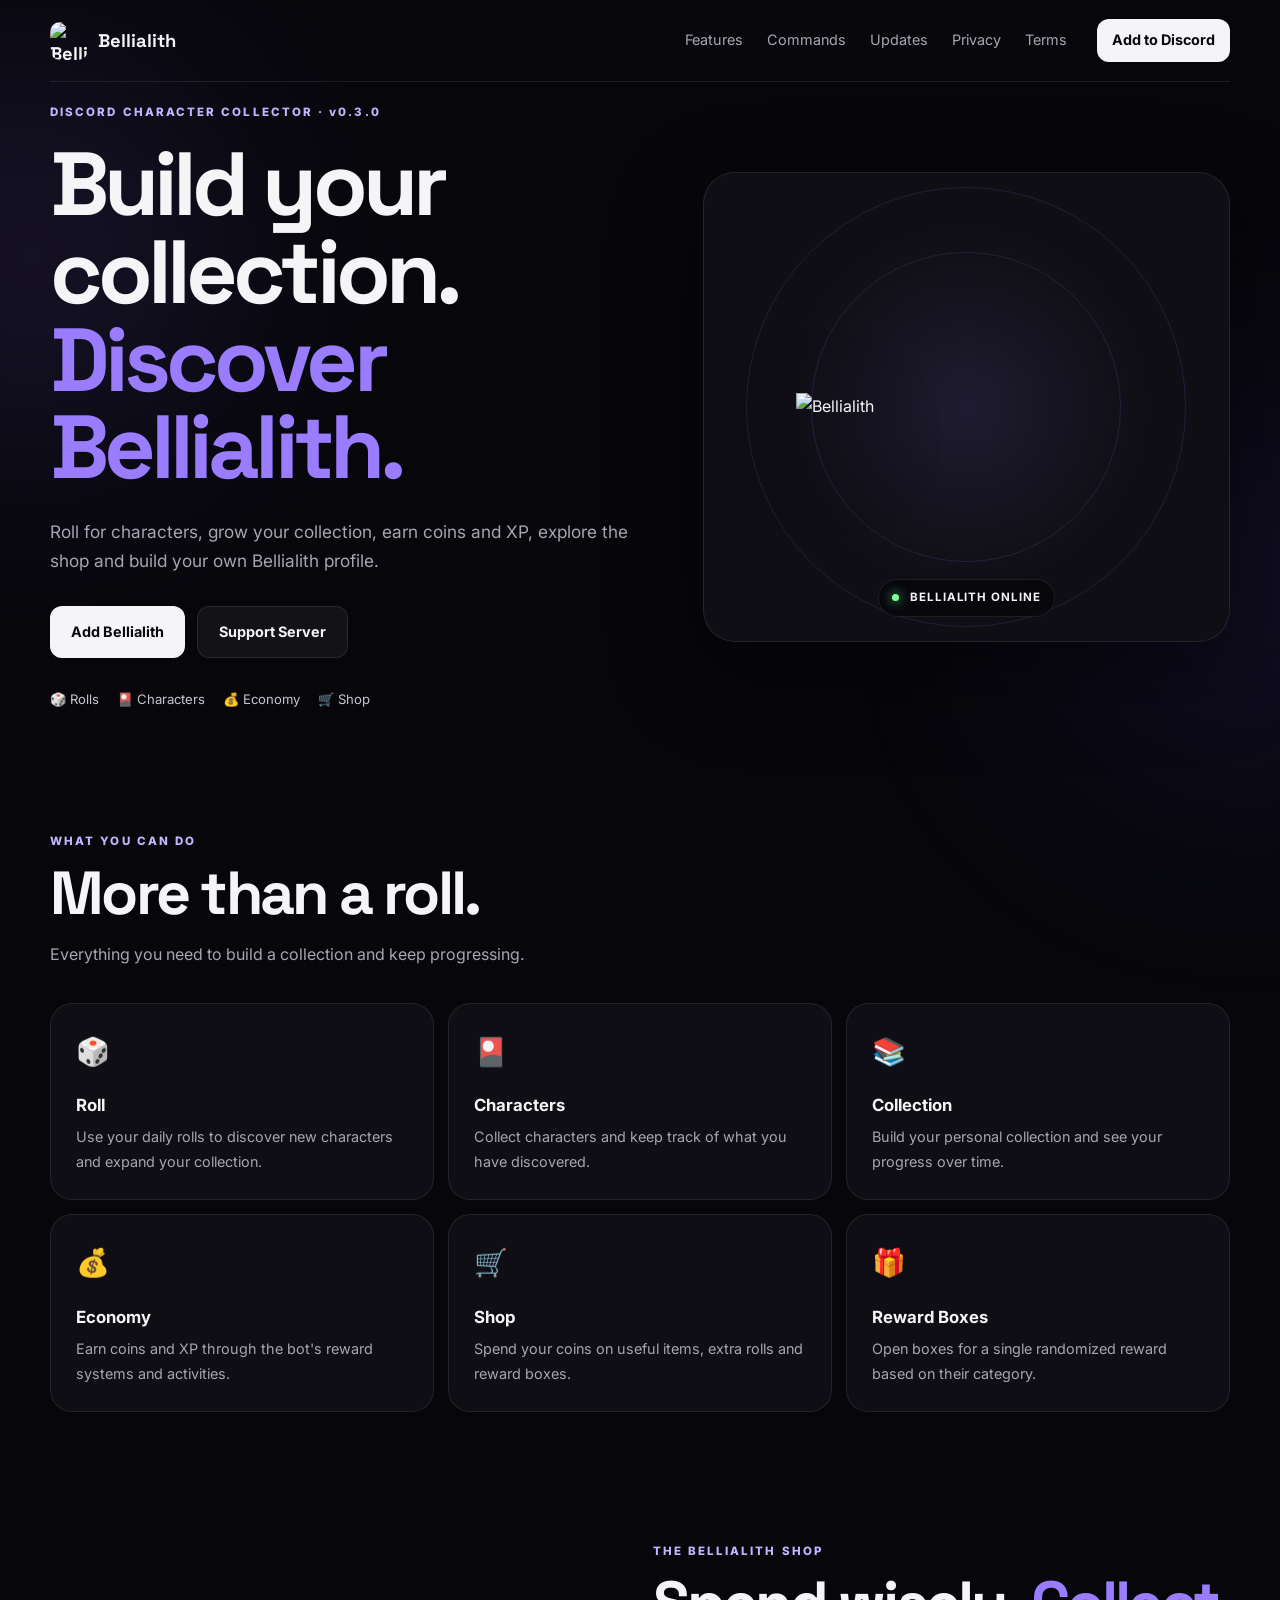
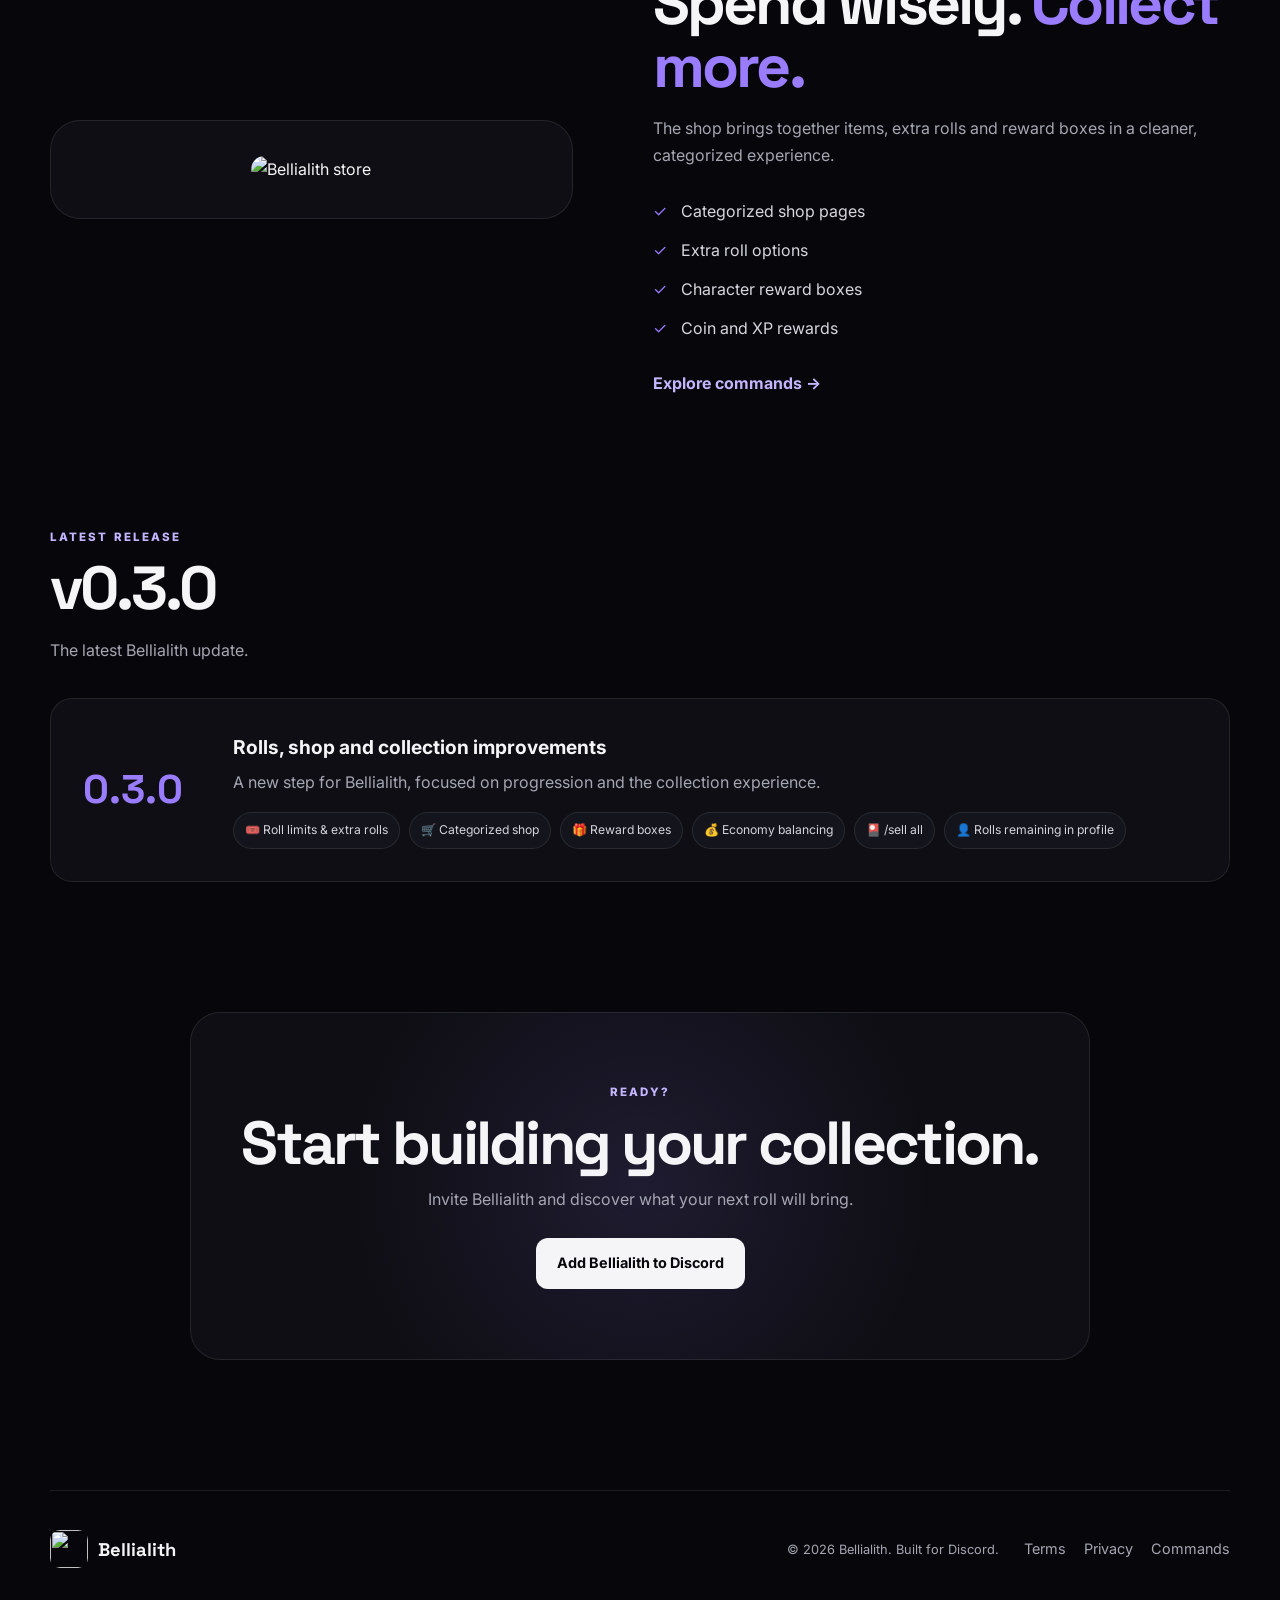
==== index.html @ 620ba46a "Initial Bellialith website" ====
<!DOCTYPE html>
<html lang="en">
<head>
  <meta charset="UTF-8">
  <meta name="viewport" content="width=device-width, initial-scale=1.0">
  <meta name="description" content="Bellialith — a Discord character-collecting bot with rolls, collections, economy, shop, rewards and more.">
  <title>Bellialith — Discord Character Collector</title>
  <link rel="stylesheet" href="style.css">
</head>
<body>
  <div class="bg-glow glow-one"></div>
  <div class="bg-glow glow-two"></div>

  <header class="site-header">
    <a class="brand" href="index.html">
      <img src="assets/bellialith_store.png" alt="Bellialith logo">
      <span>Bellialith</span>
    </a>
    <nav>
      <a href="#features">Features</a>
      <a href="commands.html">Commands</a>
      <a href="#updates">Updates</a>
      <a href="privacy.html">Privacy</a>
      <a href="terms.html">Terms</a>
    </nav>
    <a class="button button-small" href="#" aria-label="Add Bellialith to Discord">Add to Discord</a>
  </header>

  <main>
    <section class="hero">
      <div class="hero-copy">
        <div class="eyebrow">DISCORD CHARACTER COLLECTOR · v0.3.0</div>
        <h1>Build your collection.<br><span>Discover Bellialith.</span></h1>
        <p>
          Roll for characters, grow your collection, earn coins and XP,
          explore the shop and build your own Bellialith profile.
        </p>
        <div class="hero-actions">
          <a class="button" href="#">Add Bellialith</a>
          <a class="button button-ghost" href="#">Support Server</a>
        </div>
        <div class="hero-meta">
          <span>🎲 Rolls</span>
          <span>🎴 Characters</span>
          <span>💰 Economy</span>
          <span>🛒 Shop</span>
        </div>
      </div>

      <div class="hero-card">
        <div class="card-orbit orbit-one"></div>
        <div class="card-orbit orbit-two"></div>
        <img src="assets/bellialith_store.png" alt="Bellialith" class="hero-logo">
        <div class="status-pill"><i></i> BELLIALITH ONLINE</div>
      </div>
    </section>

    <section class="section" id="features">
      <div class="section-heading">
        <div class="eyebrow">WHAT YOU CAN DO</div>
        <h2>More than a roll.</h2>
        <p>Everything you need to build a collection and keep progressing.</p>
      </div>

      <div class="feature-grid">
        <article class="feature-card">
          <div class="feature-icon">🎲</div>
          <h3>Roll</h3>
          <p>Use your daily rolls to discover new characters and expand your collection.</p>
        </article>
        <article class="feature-card">
          <div class="feature-icon">🎴</div>
          <h3>Characters</h3>
          <p>Collect characters and keep track of what you have discovered.</p>
        </article>
        <article class="feature-card">
          <div class="feature-icon">📚</div>
          <h3>Collection</h3>
          <p>Build your personal collection and see your progress over time.</p>
        </article>
        <article class="feature-card">
          <div class="feature-icon">💰</div>
          <h3>Economy</h3>
          <p>Earn coins and XP through the bot's reward systems and activities.</p>
        </article>
        <article class="feature-card">
          <div class="feature-icon">🛒</div>
          <h3>Shop</h3>
          <p>Spend your coins on useful items, extra rolls and reward boxes.</p>
        </article>
        <article class="feature-card">
          <div class="feature-icon">🎁</div>
          <h3>Reward Boxes</h3>
          <p>Open boxes for a single randomized reward based on their category.</p>
        </article>
      </div>
    </section>

    <section class="showcase">
      <div class="showcase-image">
        <img src="assets/bellialith_store.png" alt="Bellialith store">
      </div>
      <div class="showcase-copy">
        <div class="eyebrow">THE BELLIALITH SHOP</div>
        <h2>Spend wisely. <span>Collect more.</span></h2>
        <p>
          The shop brings together items, extra rolls and reward boxes in a
          cleaner, categorized experience.
        </p>
        <ul>
          <li><span>✓</span> Categorized shop pages</li>
          <li><span>✓</span> Extra roll options</li>
          <li><span>✓</span> Character reward boxes</li>
          <li><span>✓</span> Coin and XP rewards</li>
        </ul>
        <a class="text-link" href="commands.html">Explore commands →</a>
      </div>
    </section>

    <section class="section updates" id="updates">
      <div class="section-heading">
        <div class="eyebrow">LATEST RELEASE</div>
        <h2>v0.3.0</h2>
        <p>The latest Bellialith update.</p>
      </div>

      <div class="update-card">
        <div class="update-version">0.3.0</div>
        <div class="update-content">
          <h3>Rolls, shop and collection improvements</h3>
          <p>A new step for Bellialith, focused on progression and the collection experience.</p>
          <div class="change-list">
            <span>🎟️ Roll limits & extra rolls</span>
            <span>🛒 Categorized shop</span>
            <span>🎁 Reward boxes</span>
            <span>💰 Economy balancing</span>
            <span>🎴 /sell all</span>
            <span>👤 Rolls remaining in profile</span>
          </div>
        </div>
      </div>
    </section>

    <section class="cta">
      <div class="eyebrow">READY?</div>
      <h2>Start building your collection.</h2>
      <p>Invite Bellialith and discover what your next roll will bring.</p>
      <a class="button" href="#">Add Bellialith to Discord</a>
    </section>
  </main>

  <footer class="site-footer">
    <div class="brand">
      <img src="assets/bellialith_store.png" alt="">
      <span>Bellialith</span>
    </div>
    <p>© 2026 Bellialith. Built for Discord.</p>
    <div class="footer-links">
      <a href="terms.html">Terms</a>
      <a href="privacy.html">Privacy</a>
      <a href="commands.html">Commands</a>
    </div>
  </footer>
</body>
</html>
---- style.css ----
@import url('https://fonts.googleapis.com/css2?family=Inter:wght@400;500;600;700;800&family=Space+Grotesk:wght@500;600;700&display=swap');

:root {
  --bg: #07070b;
  --surface: #0e0e14;
  --surface-2: #14141c;
  --line: rgba(255,255,255,.09);
  --text: #f5f5f7;
  --muted: #a6a6b3;
  --accent: #9a7cff;
  --accent-2: #c3b5ff;
  --shadow: 0 30px 90px rgba(0,0,0,.45);
  --radius: 22px;
}

* { box-sizing: border-box; }
html { scroll-behavior: smooth; }
body {
  margin: 0;
  background: var(--bg);
  color: var(--text);
  font-family: Inter, system-ui, sans-serif;
  line-height: 1.7;
  overflow-x: hidden;
}
a { color: inherit; text-decoration: none; }
.bg-glow {
  position: fixed; width: 420px; height: 420px; border-radius: 50%;
  filter: blur(120px); opacity: .12; pointer-events: none; z-index: -1;
}
.glow-one { background: #8c6cff; top: 5%; left: -180px; }
.glow-two { background: #5e42d6; right: -180px; top: 42%; }

.site-header {
  width: min(1180px, calc(100% - 40px)); margin: 0 auto;
  height: 82px; display: flex; align-items: center; gap: 30px;
  border-bottom: 1px solid var(--line);
}
.brand { display: inline-flex; align-items: center; gap: 10px; font-family: "Space Grotesk", sans-serif; font-weight: 700; font-size: 1.15rem; }
.brand img { width: 38px; height: 38px; object-fit: contain; border-radius: 10px; }
.site-header nav { display: flex; gap: 24px; margin-left: auto; }
.site-header nav a, .footer-links a { color: var(--muted); font-size: .9rem; transition: .2s ease; }
.site-header nav a:hover, .footer-links a:hover, .site-header nav a.active { color: var(--text); }
.button {
  display: inline-flex; align-items: center; justify-content: center; gap: 8px;
  padding: 13px 21px; border-radius: 12px; background: var(--text);
  color: #08080c; font-weight: 700; font-size: .9rem; transition: transform .2s, box-shadow .2s;
}
.button:hover { transform: translateY(-2px); box-shadow: 0 10px 30px rgba(255,255,255,.12); }
.button-small { padding: 9px 15px; margin-left: 0; }
.button-ghost { background: rgba(255,255,255,.05); color: var(--text); border: 1px solid var(--line); }

.hero {
  width: min(1180px, calc(100% - 40px)); min-height: 650px; margin: 0 auto;
  display: grid; grid-template-columns: 1.05fr .95fr; align-items: center; gap: 70px;
}
.eyebrow { color: var(--accent-2); letter-spacing: .18em; font-size: .72rem; font-weight: 800; }
.hero h1, .page-hero h1 {
  font-family: "Space Grotesk", sans-serif; font-size: clamp(3.2rem, 7vw, 6rem);
  line-height: .98; letter-spacing: -.055em; margin: 18px 0 25px;
}
.hero h1 span, .showcase h2 span { color: var(--accent); }
.hero-copy > p { max-width: 600px; color: var(--muted); font-size: 1.08rem; }
.hero-actions { display: flex; gap: 12px; margin: 30px 0; }
.hero-meta { display: flex; flex-wrap: wrap; gap: 18px; color: #c5c5cf; font-size: .82rem; }
.hero-card {
  min-height: 470px; border: 1px solid var(--line); border-radius: 32px;
  background: radial-gradient(circle at center, rgba(154,124,255,.12), transparent 52%), var(--surface);
  display: grid; place-items: center; position: relative; overflow: hidden; box-shadow: var(--shadow);
}
.hero-logo { width: min(66%, 340px); position: relative; z-index: 2; filter: drop-shadow(0 30px 45px rgba(0,0,0,.5)); }
.card-orbit { position: absolute; border: 1px solid rgba(154,124,255,.15); border-radius: 50%; }
.orbit-one { width: 440px; height: 440px; }
.orbit-two { width: 310px; height: 310px; }
.status-pill { position: absolute; bottom: 24px; z-index: 3; background: rgba(7,7,11,.8); border: 1px solid var(--line); border-radius: 999px; padding: 8px 13px; font-size: .72rem; font-weight: 700; letter-spacing: .08em; }
.status-pill i { display: inline-block; width: 7px; height: 7px; background: #7dff9b; border-radius: 50%; margin-right: 7px; box-shadow: 0 0 12px #7dff9b; }

.section { width: min(1180px, calc(100% - 40px)); margin: 100px auto; }
.section-heading { margin-bottom: 34px; }
.section-heading h2, .showcase h2, .cta h2 {
  font-family: "Space Grotesk", sans-serif; font-size: clamp(2.2rem, 5vw, 3.8rem);
  line-height: 1.05; letter-spacing: -.045em; margin: 10px 0;
}
.section-heading p, .showcase-copy > p, .cta p { color: var(--muted); }

.feature-grid { display: grid; grid-template-columns: repeat(3, 1fr); gap: 14px; }
.feature-card, .command-card {
  background: var(--surface); border: 1px solid var(--line); border-radius: var(--radius);
  padding: 25px; transition: transform .2s, border-color .2s;
}
.feature-card:hover, .command-card:hover { transform: translateY(-4px); border-color: rgba(154,124,255,.35); }
.feature-icon { font-size: 1.7rem; margin-bottom: 16px; }
.feature-card h3 { margin: 0 0 6px; font-size: 1.05rem; }
.feature-card p, .command-card p { color: var(--muted); font-size: .9rem; margin: 0; }

.showcase {
  width: min(1180px, calc(100% - 40px)); margin: 130px auto;
  display: grid; grid-template-columns: .95fr 1.05fr; align-items: center; gap: 80px;
}
.showcase-image { background: var(--surface); border: 1px solid var(--line); border-radius: 30px; padding: 35px; text-align: center; }
.showcase-image img { width: 100%; max-width: 430px; border-radius: 20px; }
.showcase-copy ul { list-style: none; padding: 0; margin: 28px 0; }
.showcase-copy li { margin: 12px 0; color: #d6d6de; }
.showcase-copy li span { color: var(--accent); margin-right: 10px; }
.text-link { color: var(--accent-2); font-weight: 700; }

.update-card {
  display: grid; grid-template-columns: 120px 1fr; gap: 30px; align-items: center;
  padding: 32px; background: var(--surface); border: 1px solid var(--line); border-radius: var(--radius);
}
.update-version { font-family: "Space Grotesk"; font-size: 2.5rem; font-weight: 700; color: var(--accent); }
.update-content h3 { margin: 0 0 5px; font-size: 1.2rem; }
.update-content p { color: var(--muted); margin-top: 0; }
.change-list { display: flex; flex-wrap: wrap; gap: 9px; }
.change-list span { background: var(--surface-2); border: 1px solid var(--line); border-radius: 999px; padding: 7px 11px; font-size: .76rem; color: #d3d3dc; }

.cta {
  width: min(900px, calc(100% - 40px)); margin: 130px auto; text-align: center;
  padding: 70px 30px; border: 1px solid var(--line); border-radius: 30px;
  background: radial-gradient(circle at center, rgba(154,124,255,.12), transparent 60%), var(--surface);
}
.cta p { margin: 0 auto 25px; max-width: 550px; }

.site-footer {
  width: min(1180px, calc(100% - 40px)); margin: 0 auto; padding: 35px 0 45px;
  border-top: 1px solid var(--line); display: flex; align-items: center; gap: 25px;
}
.site-footer p { color: var(--muted); font-size: .8rem; margin-left: auto; }
.footer-links { display: flex; gap: 18px; }

.docs-page, .legal-page { width: min(1000px, calc(100% - 40px)); margin: 0 auto; }
.page-hero { padding: 100px 0 55px; }
.page-hero h1 { font-size: clamp(3rem, 7vw, 5rem); }
.page-hero p { color: var(--muted); font-size: 1.05rem; }
.command-grid { display: grid; grid-template-columns: repeat(2, 1fr); gap: 14px; padding-bottom: 100px; }
.command-card code { display: block; color: var(--accent-2); font-size: 1.05rem; font-weight: 700; margin-bottom: 7px; }

.legal-page { max-width: 850px; padding: 90px 0 110px; }
.legal-page h1 { font-family: "Space Grotesk"; font-size: clamp(3rem, 7vw, 5rem); line-height: 1; letter-spacing: -.05em; margin: 12px 0; }
.legal-page h2 { font-family: "Space Grotesk"; margin-top: 45px; font-size: 1.35rem; }
.legal-page p { color: #c5c5ce; }
.muted { color: var(--muted) !important; }
.notice { margin: 30px 0; padding: 18px 20px; border: 1px solid rgba(154,124,255,.25); background: rgba(154,124,255,.07); border-radius: 14px; color: #d8d2f3; }
.legal-page a { color: var(--accent-2); text-decoration: underline; text-underline-offset: 3px; }

@media (max-width: 850px) {
  .site-header { height: auto; min-height: 76px; flex-wrap: wrap; padding: 14px 0; }
  .site-header nav { order: 3; width: 100%; overflow-x: auto; margin: 0; padding-bottom: 4px; }
  .hero, .showcase { grid-template-columns: 1fr; gap: 45px; }
  .hero { padding: 70px 0; min-height: auto; }
  .hero-card { min-height: 360px; }
  .feature-grid { grid-template-columns: repeat(2, 1fr); }
  .showcase { margin: 90px auto; }
}
@media (max-width: 560px) {
  .site-header { width: min(100% - 24px, 1180px); }
  .site-header .button-small { display: none; }
  .hero, .section, .showcase, .docs-page, .legal-page { width: min(100% - 24px, 1180px); }
  .hero h1 { font-size: 3.1rem; }
  .feature-grid, .command-grid { grid-template-columns: 1fr; }
  .hero-actions { flex-direction: column; }
  .button { width: 100%; }
  .update-card { grid-template-columns: 1fr; }
  .site-footer { width: calc(100% - 24px); flex-wrap: wrap; }
  .site-footer p { margin-left: 0; width: 100%; }
}
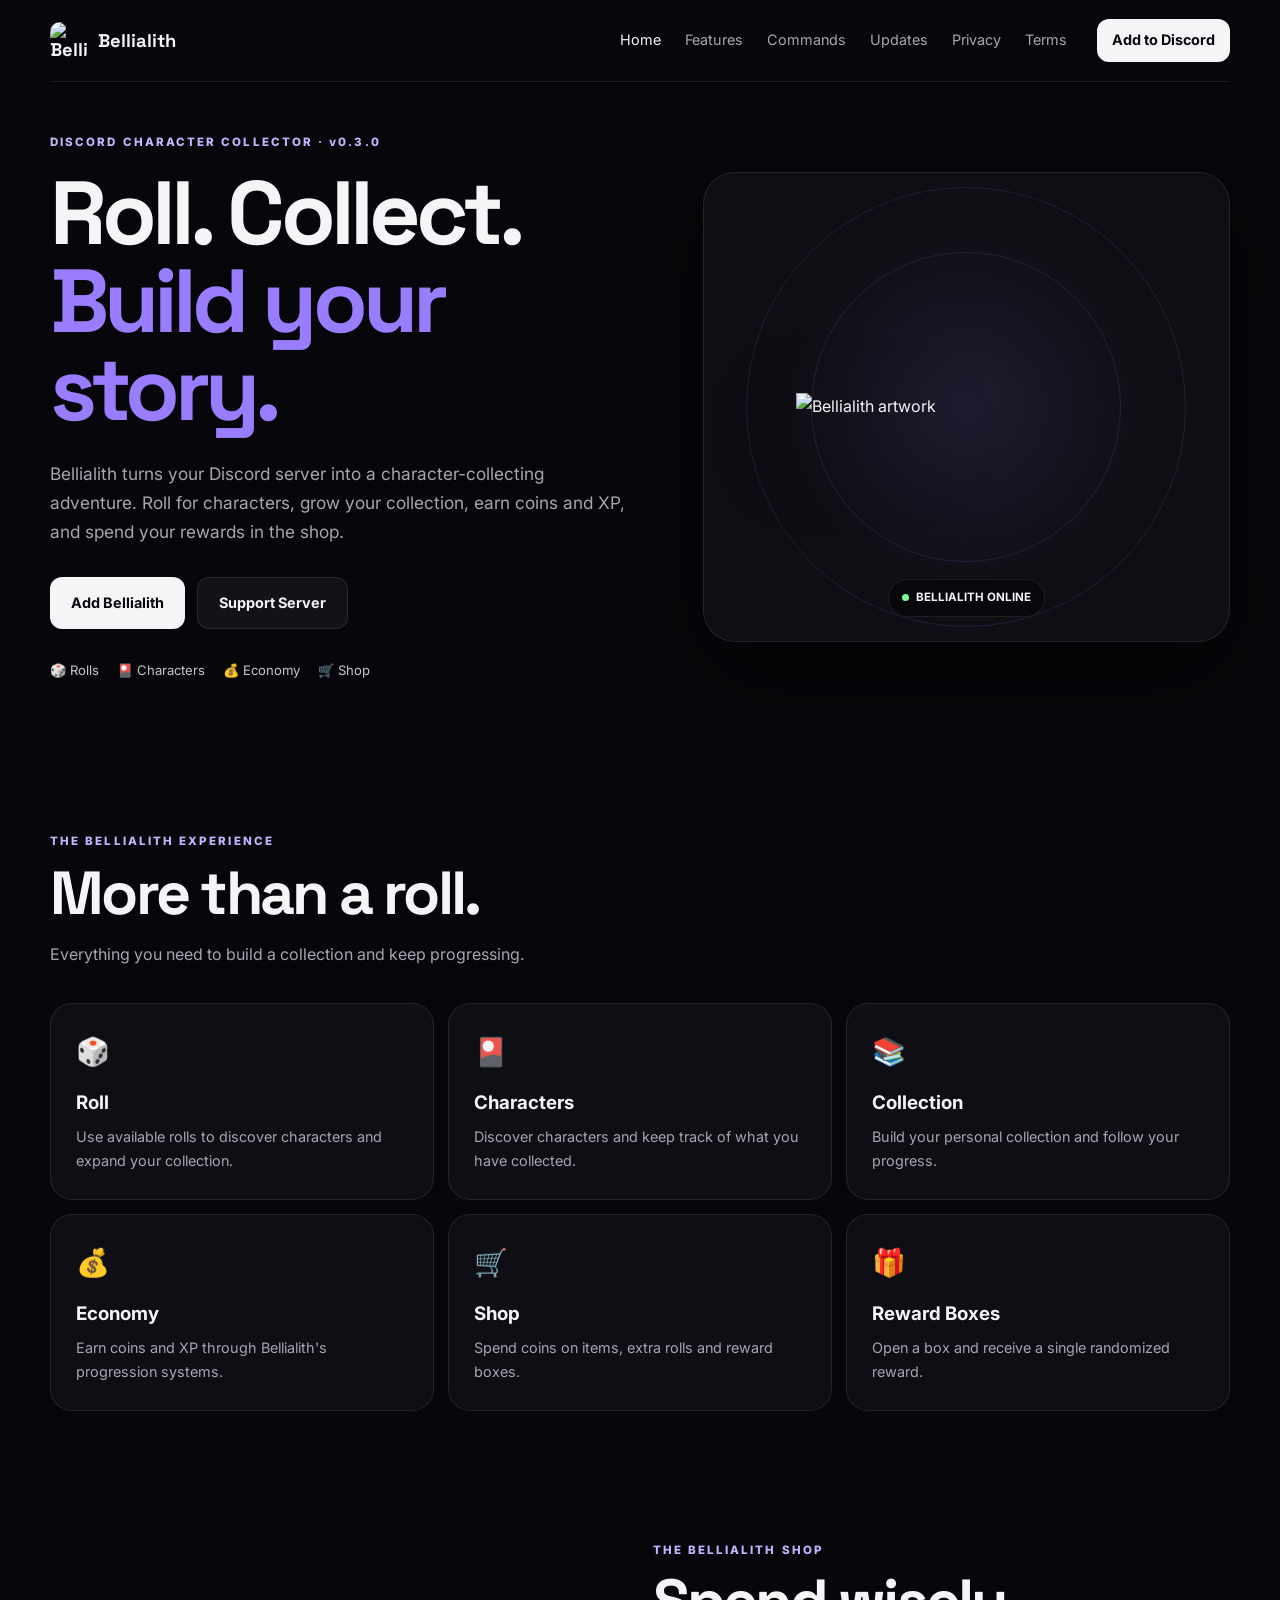
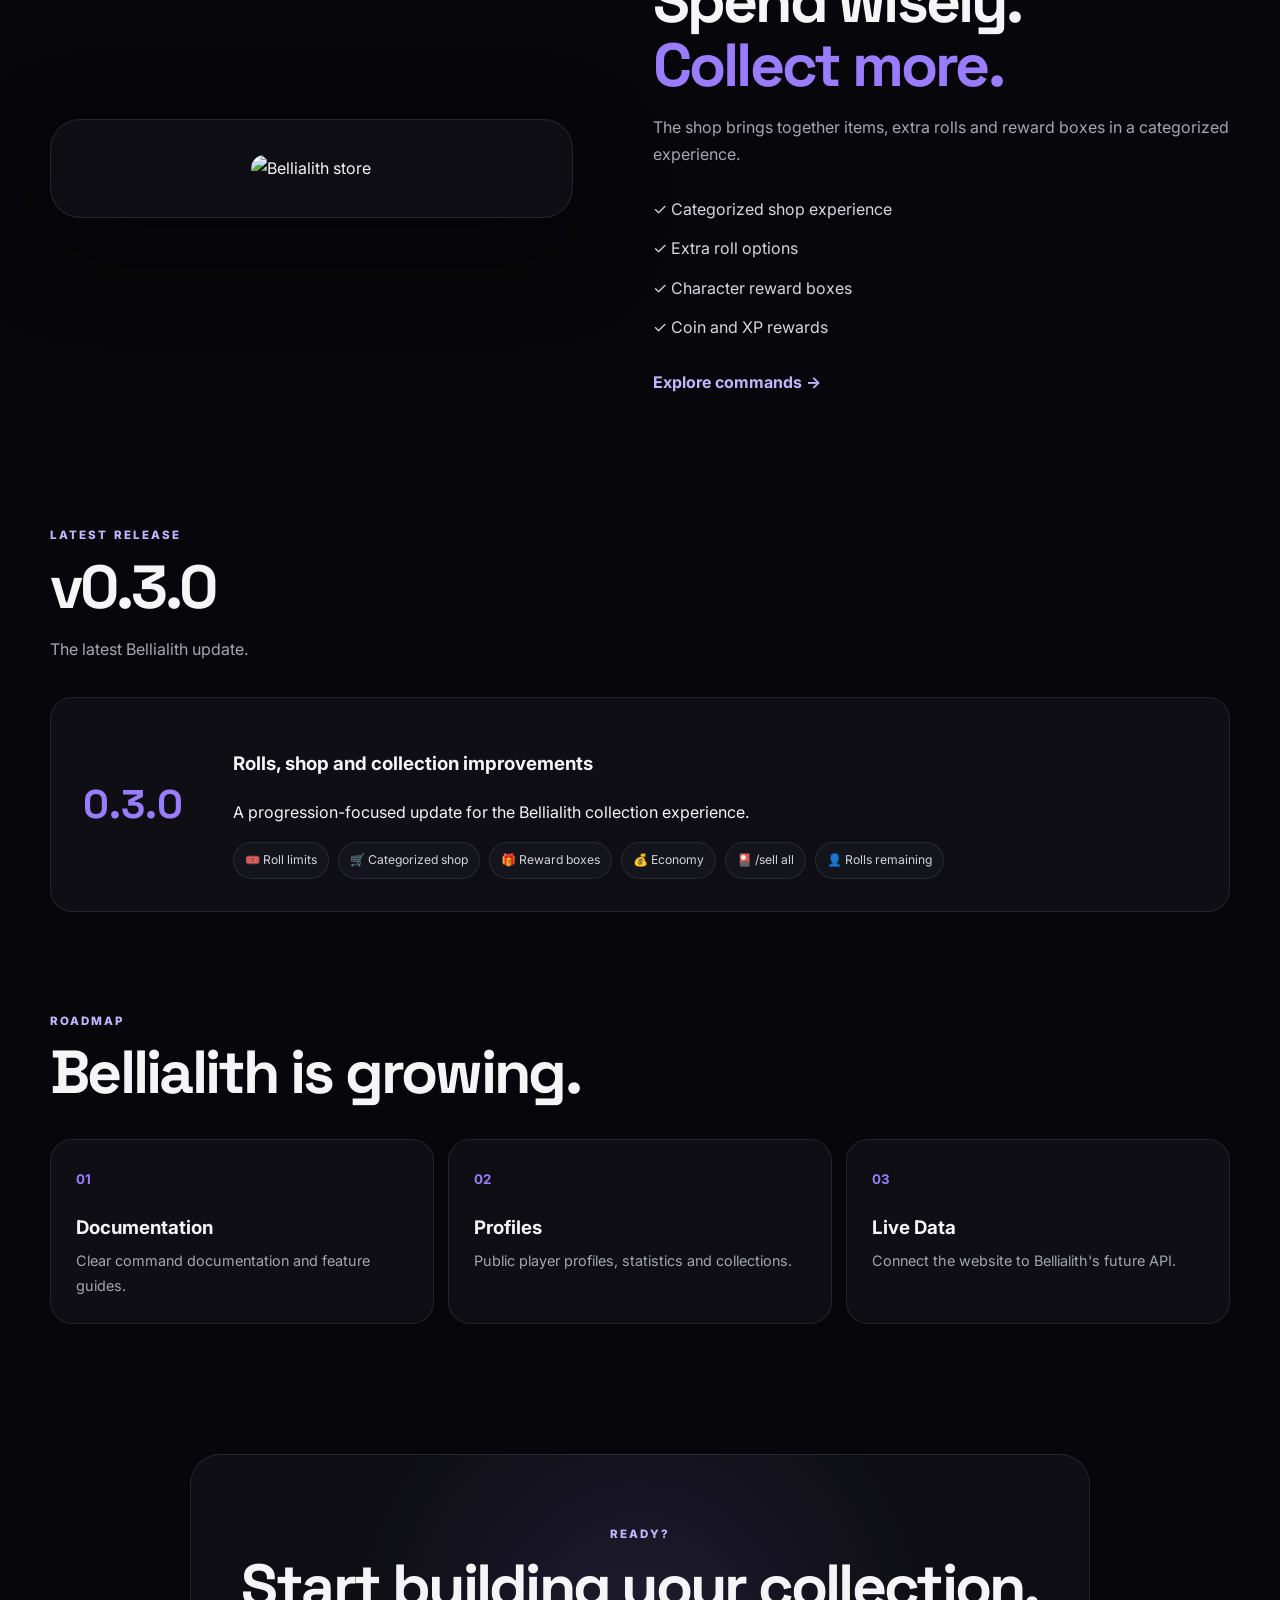
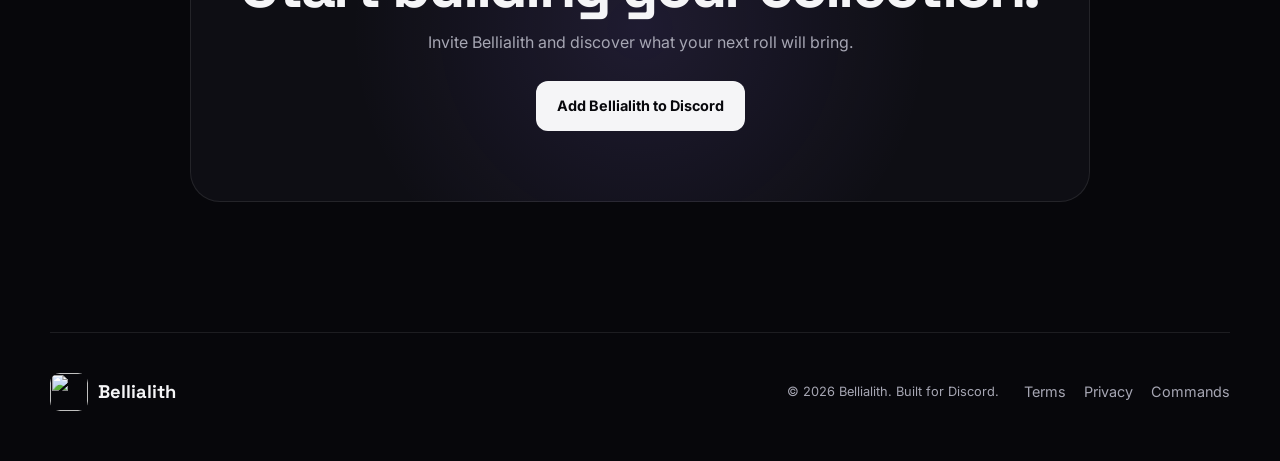
==== commit 7c3178ae: "Redesign Bellialith website v2" ====
--- a/index.html
+++ b/index.html
@@ -1,165 +1,42 @@
-<!DOCTYPE html>
+<!doctype html>
 <html lang="en">
 <head>
-  <meta charset="UTF-8">
-  <meta name="viewport" content="width=device-width, initial-scale=1.0">
-  <meta name="description" content="Bellialith — a Discord character-collecting bot with rolls, collections, economy, shop, rewards and more.">
-  <title>Bellialith — Discord Character Collector</title>
-  <link rel="stylesheet" href="style.css">
+<meta charset="utf-8">
+<meta name="viewport" content="width=device-width,initial-scale=1">
+<meta name="description" content="Bellialith — Discord character collector.">
+<title>Bellialith — Discord Character Collector</title>
+<link rel="stylesheet" href="style.css">
 </head>
 <body>
-  <div class="bg-glow glow-one"></div>
-  <div class="bg-glow glow-two"></div>
-
-  <header class="site-header">
-    <a class="brand" href="index.html">
-      <img src="assets/bellialith_store.png" alt="Bellialith logo">
-      <span>Bellialith</span>
-    </a>
-    <nav>
-      <a href="#features">Features</a>
-      <a href="commands.html">Commands</a>
-      <a href="#updates">Updates</a>
-      <a href="privacy.html">Privacy</a>
-      <a href="terms.html">Terms</a>
-    </nav>
-    <a class="button button-small" href="#" aria-label="Add Bellialith to Discord">Add to Discord</a>
-  </header>
-
-  <main>
-    <section class="hero">
-      <div class="hero-copy">
-        <div class="eyebrow">DISCORD CHARACTER COLLECTOR · v0.3.0</div>
-        <h1>Build your collection.<br><span>Discover Bellialith.</span></h1>
-        <p>
-          Roll for characters, grow your collection, earn coins and XP,
-          explore the shop and build your own Bellialith profile.
-        </p>
-        <div class="hero-actions">
-          <a class="button" href="#">Add Bellialith</a>
-          <a class="button button-ghost" href="#">Support Server</a>
-        </div>
-        <div class="hero-meta">
-          <span>🎲 Rolls</span>
-          <span>🎴 Characters</span>
-          <span>💰 Economy</span>
-          <span>🛒 Shop</span>
-        </div>
-      </div>
-
-      <div class="hero-card">
-        <div class="card-orbit orbit-one"></div>
-        <div class="card-orbit orbit-two"></div>
-        <img src="assets/bellialith_store.png" alt="Bellialith" class="hero-logo">
-        <div class="status-pill"><i></i> BELLIALITH ONLINE</div>
-      </div>
-    </section>
-
-    <section class="section" id="features">
-      <div class="section-heading">
-        <div class="eyebrow">WHAT YOU CAN DO</div>
-        <h2>More than a roll.</h2>
-        <p>Everything you need to build a collection and keep progressing.</p>
-      </div>
-
-      <div class="feature-grid">
-        <article class="feature-card">
-          <div class="feature-icon">🎲</div>
-          <h3>Roll</h3>
-          <p>Use your daily rolls to discover new characters and expand your collection.</p>
-        </article>
-        <article class="feature-card">
-          <div class="feature-icon">🎴</div>
-          <h3>Characters</h3>
-          <p>Collect characters and keep track of what you have discovered.</p>
-        </article>
-        <article class="feature-card">
-          <div class="feature-icon">📚</div>
-          <h3>Collection</h3>
-          <p>Build your personal collection and see your progress over time.</p>
-        </article>
-        <article class="feature-card">
-          <div class="feature-icon">💰</div>
-          <h3>Economy</h3>
-          <p>Earn coins and XP through the bot's reward systems and activities.</p>
-        </article>
-        <article class="feature-card">
-          <div class="feature-icon">🛒</div>
-          <h3>Shop</h3>
-          <p>Spend your coins on useful items, extra rolls and reward boxes.</p>
-        </article>
-        <article class="feature-card">
-          <div class="feature-icon">🎁</div>
-          <h3>Reward Boxes</h3>
-          <p>Open boxes for a single randomized reward based on their category.</p>
-        </article>
-      </div>
-    </section>
-
-    <section class="showcase">
-      <div class="showcase-image">
-        <img src="assets/bellialith_store.png" alt="Bellialith store">
-      </div>
-      <div class="showcase-copy">
-        <div class="eyebrow">THE BELLIALITH SHOP</div>
-        <h2>Spend wisely. <span>Collect more.</span></h2>
-        <p>
-          The shop brings together items, extra rolls and reward boxes in a
-          cleaner, categorized experience.
-        </p>
-        <ul>
-          <li><span>✓</span> Categorized shop pages</li>
-          <li><span>✓</span> Extra roll options</li>
-          <li><span>✓</span> Character reward boxes</li>
-          <li><span>✓</span> Coin and XP rewards</li>
-        </ul>
-        <a class="text-link" href="commands.html">Explore commands →</a>
-      </div>
-    </section>
-
-    <section class="section updates" id="updates">
-      <div class="section-heading">
-        <div class="eyebrow">LATEST RELEASE</div>
-        <h2>v0.3.0</h2>
-        <p>The latest Bellialith update.</p>
-      </div>
-
-      <div class="update-card">
-        <div class="update-version">0.3.0</div>
-        <div class="update-content">
-          <h3>Rolls, shop and collection improvements</h3>
-          <p>A new step for Bellialith, focused on progression and the collection experience.</p>
-          <div class="change-list">
-            <span>🎟️ Roll limits & extra rolls</span>
-            <span>🛒 Categorized shop</span>
-            <span>🎁 Reward boxes</span>
-            <span>💰 Economy balancing</span>
-            <span>🎴 /sell all</span>
-            <span>👤 Rolls remaining in profile</span>
-          </div>
-        </div>
-      </div>
-    </section>
-
-    <section class="cta">
-      <div class="eyebrow">READY?</div>
-      <h2>Start building your collection.</h2>
-      <p>Invite Bellialith and discover what your next roll will bring.</p>
-      <a class="button" href="#">Add Bellialith to Discord</a>
-    </section>
-  </main>
-
-  <footer class="site-footer">
-    <div class="brand">
-      <img src="assets/bellialith_store.png" alt="">
-      <span>Bellialith</span>
-    </div>
-    <p>© 2026 Bellialith. Built for Discord.</p>
-    <div class="footer-links">
-      <a href="terms.html">Terms</a>
-      <a href="privacy.html">Privacy</a>
-      <a href="commands.html">Commands</a>
-    </div>
-  </footer>
-</body>
-</html>
+<header class="site-header">
+<a class="brand" href="index.html"><img src="assets/bellialith_store.png" alt="Bellialith"><span>Bellialith</span></a>
+<nav><a class="active" href="index.html">Home</a><a href="index.html#features">Features</a><a href="commands.html">Commands</a><a href="index.html#updates">Updates</a><a href="privacy.html">Privacy</a><a href="terms.html">Terms</a></nav>
+<a class="button button-small" href="#">Add to Discord</a>
+</header>
+<main>
+<section class="hero">
+<div class="hero-copy">
+<div class="eyebrow">DISCORD CHARACTER COLLECTOR · v0.3.0</div>
+<h1>Roll. Collect.<br><span>Build your story.</span></h1>
+<p>Bellialith turns your Discord server into a character-collecting adventure. Roll for characters, grow your collection, earn coins and XP, and spend your rewards in the shop.</p>
+<div class="hero-actions"><a class="button" href="#">Add Bellialith</a><a class="button button-ghost" href="#">Support Server</a></div>
+<div class="hero-meta"><span>🎲 Rolls</span><span>🎴 Characters</span><span>💰 Economy</span><span>🛒 Shop</span></div>
+</div>
+<div class="hero-card"><div class="orbit orbit-a"></div><div class="orbit orbit-b"></div><img class="hero-logo" src="assets/bellialith_store.png" alt="Bellialith artwork"><div class="status-pill"><i></i>BELLIALITH ONLINE</div></div>
+</section>
+<section class="section" id="features"><div class="section-heading"><div class="eyebrow">THE BELLIALITH EXPERIENCE</div><h2>More than a roll.</h2><p>Everything you need to build a collection and keep progressing.</p></div>
+<div class="feature-grid">
+<article class="feature-card"><b>🎲</b><h3>Roll</h3><p>Use available rolls to discover characters and expand your collection.</p></article>
+<article class="feature-card"><b>🎴</b><h3>Characters</h3><p>Discover characters and keep track of what you have collected.</p></article>
+<article class="feature-card"><b>📚</b><h3>Collection</h3><p>Build your personal collection and follow your progress.</p></article>
+<article class="feature-card"><b>💰</b><h3>Economy</h3><p>Earn coins and XP through Bellialith's progression systems.</p></article>
+<article class="feature-card"><b>🛒</b><h3>Shop</h3><p>Spend coins on items, extra rolls and reward boxes.</p></article>
+<article class="feature-card"><b>🎁</b><h3>Reward Boxes</h3><p>Open a box and receive a single randomized reward.</p></article>
+</div></section>
+<section class="showcase"><div class="showcase-image"><img src="assets/bellialith_store.png" alt="Bellialith store"></div><div class="showcase-copy"><div class="eyebrow">THE BELLIALITH SHOP</div><h2>Spend wisely.<br><span>Collect more.</span></h2><p>The shop brings together items, extra rolls and reward boxes in a categorized experience.</p><ul><li>✓ Categorized shop experience</li><li>✓ Extra roll options</li><li>✓ Character reward boxes</li><li>✓ Coin and XP rewards</li></ul><a class="text-link" href="commands.html">Explore commands →</a></div></section>
+<section class="section" id="updates"><div class="section-heading"><div class="eyebrow">LATEST RELEASE</div><h2>v0.3.0</h2><p>The latest Bellialith update.</p></div><div class="update-card"><strong>0.3.0</strong><div><h3>Rolls, shop and collection improvements</h3><p>A progression-focused update for the Bellialith collection experience.</p><div class="tags"><span>🎟️ Roll limits</span><span>🛒 Categorized shop</span><span>🎁 Reward boxes</span><span>💰 Economy</span><span>🎴 /sell all</span><span>👤 Rolls remaining</span></div></div></div></section>
+<section class="section roadmap"><div class="section-heading"><div class="eyebrow">ROADMAP</div><h2>Bellialith is growing.</h2></div><div class="roadmap-grid"><article><small>01</small><h3>Documentation</h3><p>Clear command documentation and feature guides.</p></article><article><small>02</small><h3>Profiles</h3><p>Public player profiles, statistics and collections.</p></article><article><small>03</small><h3>Live Data</h3><p>Connect the website to Bellialith's future API.</p></article></div></section>
+<section class="cta"><div class="eyebrow">READY?</div><h2>Start building your collection.</h2><p>Invite Bellialith and discover what your next roll will bring.</p><a class="button" href="#">Add Bellialith to Discord</a></section>
+</main>
+<footer class="site-footer"><div class="brand"><img src="assets/bellialith_store.png" alt=""><span>Bellialith</span></div><p>© 2026 Bellialith. Built for Discord.</p><div class="footer-links"><a href="terms.html">Terms</a><a href="privacy.html">Privacy</a><a href="commands.html">Commands</a></div></footer>
+</body></html>
--- a/style.css
+++ b/style.css
@@ -1,166 +1,4 @@
 @import url('https://fonts.googleapis.com/css2?family=Inter:wght@400;500;600;700;800&family=Space+Grotesk:wght@500;600;700&display=swap');
-
-:root {
-  --bg: #07070b;
-  --surface: #0e0e14;
-  --surface-2: #14141c;
-  --line: rgba(255,255,255,.09);
-  --text: #f5f5f7;
-  --muted: #a6a6b3;
-  --accent: #9a7cff;
-  --accent-2: #c3b5ff;
-  --shadow: 0 30px 90px rgba(0,0,0,.45);
-  --radius: 22px;
-}
-
-* { box-sizing: border-box; }
-html { scroll-behavior: smooth; }
-body {
-  margin: 0;
-  background: var(--bg);
-  color: var(--text);
-  font-family: Inter, system-ui, sans-serif;
-  line-height: 1.7;
-  overflow-x: hidden;
-}
-a { color: inherit; text-decoration: none; }
-.bg-glow {
-  position: fixed; width: 420px; height: 420px; border-radius: 50%;
-  filter: blur(120px); opacity: .12; pointer-events: none; z-index: -1;
-}
-.glow-one { background: #8c6cff; top: 5%; left: -180px; }
-.glow-two { background: #5e42d6; right: -180px; top: 42%; }
-
-.site-header {
-  width: min(1180px, calc(100% - 40px)); margin: 0 auto;
-  height: 82px; display: flex; align-items: center; gap: 30px;
-  border-bottom: 1px solid var(--line);
-}
-.brand { display: inline-flex; align-items: center; gap: 10px; font-family: "Space Grotesk", sans-serif; font-weight: 700; font-size: 1.15rem; }
-.brand img { width: 38px; height: 38px; object-fit: contain; border-radius: 10px; }
-.site-header nav { display: flex; gap: 24px; margin-left: auto; }
-.site-header nav a, .footer-links a { color: var(--muted); font-size: .9rem; transition: .2s ease; }
-.site-header nav a:hover, .footer-links a:hover, .site-header nav a.active { color: var(--text); }
-.button {
-  display: inline-flex; align-items: center; justify-content: center; gap: 8px;
-  padding: 13px 21px; border-radius: 12px; background: var(--text);
-  color: #08080c; font-weight: 700; font-size: .9rem; transition: transform .2s, box-shadow .2s;
-}
-.button:hover { transform: translateY(-2px); box-shadow: 0 10px 30px rgba(255,255,255,.12); }
-.button-small { padding: 9px 15px; margin-left: 0; }
-.button-ghost { background: rgba(255,255,255,.05); color: var(--text); border: 1px solid var(--line); }
-
-.hero {
-  width: min(1180px, calc(100% - 40px)); min-height: 650px; margin: 0 auto;
-  display: grid; grid-template-columns: 1.05fr .95fr; align-items: center; gap: 70px;
-}
-.eyebrow { color: var(--accent-2); letter-spacing: .18em; font-size: .72rem; font-weight: 800; }
-.hero h1, .page-hero h1 {
-  font-family: "Space Grotesk", sans-serif; font-size: clamp(3.2rem, 7vw, 6rem);
-  line-height: .98; letter-spacing: -.055em; margin: 18px 0 25px;
-}
-.hero h1 span, .showcase h2 span { color: var(--accent); }
-.hero-copy > p { max-width: 600px; color: var(--muted); font-size: 1.08rem; }
-.hero-actions { display: flex; gap: 12px; margin: 30px 0; }
-.hero-meta { display: flex; flex-wrap: wrap; gap: 18px; color: #c5c5cf; font-size: .82rem; }
-.hero-card {
-  min-height: 470px; border: 1px solid var(--line); border-radius: 32px;
-  background: radial-gradient(circle at center, rgba(154,124,255,.12), transparent 52%), var(--surface);
-  display: grid; place-items: center; position: relative; overflow: hidden; box-shadow: var(--shadow);
-}
-.hero-logo { width: min(66%, 340px); position: relative; z-index: 2; filter: drop-shadow(0 30px 45px rgba(0,0,0,.5)); }
-.card-orbit { position: absolute; border: 1px solid rgba(154,124,255,.15); border-radius: 50%; }
-.orbit-one { width: 440px; height: 440px; }
-.orbit-two { width: 310px; height: 310px; }
-.status-pill { position: absolute; bottom: 24px; z-index: 3; background: rgba(7,7,11,.8); border: 1px solid var(--line); border-radius: 999px; padding: 8px 13px; font-size: .72rem; font-weight: 700; letter-spacing: .08em; }
-.status-pill i { display: inline-block; width: 7px; height: 7px; background: #7dff9b; border-radius: 50%; margin-right: 7px; box-shadow: 0 0 12px #7dff9b; }
-
-.section { width: min(1180px, calc(100% - 40px)); margin: 100px auto; }
-.section-heading { margin-bottom: 34px; }
-.section-heading h2, .showcase h2, .cta h2 {
-  font-family: "Space Grotesk", sans-serif; font-size: clamp(2.2rem, 5vw, 3.8rem);
-  line-height: 1.05; letter-spacing: -.045em; margin: 10px 0;
-}
-.section-heading p, .showcase-copy > p, .cta p { color: var(--muted); }
-
-.feature-grid { display: grid; grid-template-columns: repeat(3, 1fr); gap: 14px; }
-.feature-card, .command-card {
-  background: var(--surface); border: 1px solid var(--line); border-radius: var(--radius);
-  padding: 25px; transition: transform .2s, border-color .2s;
-}
-.feature-card:hover, .command-card:hover { transform: translateY(-4px); border-color: rgba(154,124,255,.35); }
-.feature-icon { font-size: 1.7rem; margin-bottom: 16px; }
-.feature-card h3 { margin: 0 0 6px; font-size: 1.05rem; }
-.feature-card p, .command-card p { color: var(--muted); font-size: .9rem; margin: 0; }
-
-.showcase {
-  width: min(1180px, calc(100% - 40px)); margin: 130px auto;
-  display: grid; grid-template-columns: .95fr 1.05fr; align-items: center; gap: 80px;
-}
-.showcase-image { background: var(--surface); border: 1px solid var(--line); border-radius: 30px; padding: 35px; text-align: center; }
-.showcase-image img { width: 100%; max-width: 430px; border-radius: 20px; }
-.showcase-copy ul { list-style: none; padding: 0; margin: 28px 0; }
-.showcase-copy li { margin: 12px 0; color: #d6d6de; }
-.showcase-copy li span { color: var(--accent); margin-right: 10px; }
-.text-link { color: var(--accent-2); font-weight: 700; }
-
-.update-card {
-  display: grid; grid-template-columns: 120px 1fr; gap: 30px; align-items: center;
-  padding: 32px; background: var(--surface); border: 1px solid var(--line); border-radius: var(--radius);
-}
-.update-version { font-family: "Space Grotesk"; font-size: 2.5rem; font-weight: 700; color: var(--accent); }
-.update-content h3 { margin: 0 0 5px; font-size: 1.2rem; }
-.update-content p { color: var(--muted); margin-top: 0; }
-.change-list { display: flex; flex-wrap: wrap; gap: 9px; }
-.change-list span { background: var(--surface-2); border: 1px solid var(--line); border-radius: 999px; padding: 7px 11px; font-size: .76rem; color: #d3d3dc; }
-
-.cta {
-  width: min(900px, calc(100% - 40px)); margin: 130px auto; text-align: center;
-  padding: 70px 30px; border: 1px solid var(--line); border-radius: 30px;
-  background: radial-gradient(circle at center, rgba(154,124,255,.12), transparent 60%), var(--surface);
-}
-.cta p { margin: 0 auto 25px; max-width: 550px; }
-
-.site-footer {
-  width: min(1180px, calc(100% - 40px)); margin: 0 auto; padding: 35px 0 45px;
-  border-top: 1px solid var(--line); display: flex; align-items: center; gap: 25px;
-}
-.site-footer p { color: var(--muted); font-size: .8rem; margin-left: auto; }
-.footer-links { display: flex; gap: 18px; }
-
-.docs-page, .legal-page { width: min(1000px, calc(100% - 40px)); margin: 0 auto; }
-.page-hero { padding: 100px 0 55px; }
-.page-hero h1 { font-size: clamp(3rem, 7vw, 5rem); }
-.page-hero p { color: var(--muted); font-size: 1.05rem; }
-.command-grid { display: grid; grid-template-columns: repeat(2, 1fr); gap: 14px; padding-bottom: 100px; }
-.command-card code { display: block; color: var(--accent-2); font-size: 1.05rem; font-weight: 700; margin-bottom: 7px; }
-
-.legal-page { max-width: 850px; padding: 90px 0 110px; }
-.legal-page h1 { font-family: "Space Grotesk"; font-size: clamp(3rem, 7vw, 5rem); line-height: 1; letter-spacing: -.05em; margin: 12px 0; }
-.legal-page h2 { font-family: "Space Grotesk"; margin-top: 45px; font-size: 1.35rem; }
-.legal-page p { color: #c5c5ce; }
-.muted { color: var(--muted) !important; }
-.notice { margin: 30px 0; padding: 18px 20px; border: 1px solid rgba(154,124,255,.25); background: rgba(154,124,255,.07); border-radius: 14px; color: #d8d2f3; }
-.legal-page a { color: var(--accent-2); text-decoration: underline; text-underline-offset: 3px; }
-
-@media (max-width: 850px) {
-  .site-header { height: auto; min-height: 76px; flex-wrap: wrap; padding: 14px 0; }
-  .site-header nav { order: 3; width: 100%; overflow-x: auto; margin: 0; padding-bottom: 4px; }
-  .hero, .showcase { grid-template-columns: 1fr; gap: 45px; }
-  .hero { padding: 70px 0; min-height: auto; }
-  .hero-card { min-height: 360px; }
-  .feature-grid { grid-template-columns: repeat(2, 1fr); }
-  .showcase { margin: 90px auto; }
-}
-@media (max-width: 560px) {
-  .site-header { width: min(100% - 24px, 1180px); }
-  .site-header .button-small { display: none; }
-  .hero, .section, .showcase, .docs-page, .legal-page { width: min(100% - 24px, 1180px); }
-  .hero h1 { font-size: 3.1rem; }
-  .feature-grid, .command-grid { grid-template-columns: 1fr; }
-  .hero-actions { flex-direction: column; }
-  .button { width: 100%; }
-  .update-card { grid-template-columns: 1fr; }
-  .site-footer { width: calc(100% - 24px); flex-wrap: wrap; }
-  .site-footer p { margin-left: 0; width: 100%; }
-}
+:root{--bg:#07070b;--surface:#0e0e14;--surface2:#14141c;--line:rgba(255,255,255,.09);--text:#f5f5f7;--muted:#a6a6b3;--accent:#9a7cff;--accent2:#c3b5ff;--success:#7dff9b;--shadow:0 30px 90px rgba(0,0,0,.45);--radius:22px}
+*{box-sizing:border-box}html{scroll-behavior:smooth}body{margin:0;background:var(--bg);color:var(--text);font:16px/1.7 Inter,system-ui,sans-serif;overflow-x:hidden}a{color:inherit;text-decoration:none}.site-header,.site-footer,.hero,.section,.showcase,.docs-page,.legal-page{width:min(1180px,calc(100% - 40px));margin-inline:auto}.site-header{min-height:82px;display:flex;align-items:center;gap:30px;border-bottom:1px solid var(--line)}.brand{display:inline-flex;align-items:center;gap:10px;font:700 1.15rem "Space Grotesk",sans-serif}.brand img{width:38px;height:38px;object-fit:contain;border-radius:10px}.site-header nav{display:flex;gap:24px;margin-left:auto}.site-header nav a,.footer-links a{color:var(--muted);font-size:.9rem;transition:.2s}.site-header nav a:hover,.site-header nav .active,.footer-links a:hover{color:var(--text)}.button{display:inline-flex;align-items:center;justify-content:center;padding:13px 21px;border-radius:12px;background:var(--text);color:#08080c;font-weight:700;font-size:.9rem;transition:.2s}.button:hover{transform:translateY(-2px);box-shadow:0 10px 30px rgba(255,255,255,.12)}.button-small{padding:9px 15px}.button-ghost{background:rgba(255,255,255,.05);color:var(--text);border:1px solid var(--line)}
+.hero{min-height:650px;display:grid;grid-template-columns:1.05fr .95fr;align-items:center;gap:70px}.eyebrow{color:var(--accent2);letter-spacing:.18em;font-size:.72rem;font-weight:800}.hero h1,.page-hero h1{font:700 clamp(3.2rem,7vw,6rem)/.98 "Space Grotesk";letter-spacing:-.055em;margin:18px 0 25px}.hero h1 span,.showcase h2 span{color:var(--accent)}.hero-copy>p{max-width:620px;color:var(--muted);font-size:1.08rem}.hero-actions{display:flex;gap:12px;margin:30px 0}.hero-meta{display:flex;flex-wrap:wrap;gap:18px;color:#c5c5cf;font-size:.82rem}.hero-card{min-height:470px;border:1px solid var(--line);border-radius:32px;background:radial-gradient(circle,rgba(154,124,255,.12),transparent 52%),var(--surface);display:grid;place-items:center;position:relative;overflow:hidden;box-shadow:var(--shadow)}.hero-logo{width:min(66%,340px);position:relative;z-index:2;filter:drop-shadow(0 30px 45px rgba(0,0,0,.5));animation:float 5s ease-in-out infinite}.orbit{position:absolute;border:1px solid rgba(154,124,255,.15);border-radius:50%;animation:spin 18s linear infinite}.orbit-a{width:440px;height:440px}.orbit-b{width:310px;height:310px;animation-direction:reverse;animation-duration:12s}.status-pill{position:absolute;bottom:24px;z-index:3;background:rgba(7,7,11,.8);border:1px solid var(--line);border-radius:999px;padding:8px 13px;font-size:.72rem;font-weight:700}.status-pill i{display:inline-block;width:7px;height:7px;background:var(--success);border-radius:50%;margin-right:7px}.section{margin-top:100px;margin-bottom:100px}.section-heading{margin-bottom:34px}.section-heading h2,.showcase h2,.cta h2{font:700 clamp(2.2rem,5vw,3.8rem)/1.05 "Space Grotesk";letter-spacing:-.045em;margin:10px 0}.section-heading p,.showcase-copy>p,.cta p{color:var(--muted)}.feature-grid,.roadmap-grid{display:grid;grid-template-columns:repeat(3,1fr);gap:14px}.feature-card,.roadmap-grid article,.command-card{background:var(--surface);border:1px solid var(--line);border-radius:var(--radius);padding:25px;transition:.2s}.feature-card:hover,.roadmap-grid article:hover,.command-card:hover{transform:translateY(-4px);border-color:rgba(154,124,255,.35)}.feature-card>b{font-size:1.7rem}.feature-card h3{margin:12px 0 6px}.feature-card p,.roadmap-grid p,.command-card p{color:var(--muted);font-size:.9rem;margin:0}.showcase{margin-top:130px;margin-bottom:130px;display:grid;grid-template-columns:.95fr 1.05fr;align-items:center;gap:80px}.showcase-image{background:var(--surface);border:1px solid var(--line);border-radius:30px;padding:35px;text-align:center;box-shadow:var(--shadow)}.showcase-image img{width:100%;max-width:430px;border-radius:20px}.showcase-copy ul{list-style:none;padding:0;margin:28px 0}.showcase-copy li{margin:12px 0;color:#d6d6de}.text-link{color:var(--accent2);font-weight:700}.update-card{display:grid;grid-template-columns:120px 1fr;gap:30px;align-items:center;padding:32px;background:var(--surface);border:1px solid var(--line);border-radius:var(--radius)}.update-card>strong{font:700 2.5rem "Space Grotesk";color:var(--accent)}.tags{display:flex;flex-wrap:wrap;gap:9px}.tags span{background:var(--surface2);border:1px solid var(--line);border-radius:999px;padding:7px 11px;font-size:.76rem;color:#d3d3dc}.roadmap-grid small{color:var(--accent);font-weight:700}.roadmap-grid h3{margin:20px 0 5px}.cta{width:min(900px,calc(100% - 40px));margin:130px auto;text-align:center;padding:70px 30px;border:1px solid var(--line);border-radius:30px;background:radial-gradient(circle,rgba(154,124,255,.12),transparent 60%),var(--surface)}.cta p{margin:0 auto 25px;max-width:550px}.site-footer{padding:35px 0 45px;border-top:1px solid var(--line);display:flex;align-items:center;gap:25px}.site-footer p{color:var(--muted);font-size:.8rem;margin-left:auto}.footer-links{display:flex;gap:18px}.docs-page{max-width:1000px}.page-hero{padding:100px 0 55px}.page-hero p{color:var(--muted);font-size:1.05rem}.command-section{margin-bottom:65px}.command-section>h2{font:600 1.5rem "Space Grotesk";margin-bottom:18px}.command-grid{display:grid;grid-template-columns:repeat(2,1fr);gap:14px}.command-card code{display:block;color:var(--accent2);font-weight:700;margin-bottom:7px}.legal-page{max-width:850px;padding:90px 0 110px}.legal-page h1{font:700 clamp(3rem,7vw,5rem)/1 "Space Grotesk";letter-spacing:-.05em;margin:12px 0}.legal-page h2{font:600 1.35rem "Space Grotesk";margin-top:45px}.legal-page p{color:#c5c5ce}.muted{color:var(--muted)!important}.notice{margin:30px 0;padding:18px 20px;border:1px solid rgba(154,124,255,.25);background:rgba(154,124,255,.07);border-radius:14px;color:#d8d2f3}.legal-page a{color:var(--accent2);text-decoration:underline}@keyframes float{0%,100%{transform:translateY(0)}50%{transform:translateY(-10px)}}@keyframes spin{to{transform:rotate(360deg)}}@media(max-width:850px){.site-header{min-height:76px;flex-wrap:wrap;padding:14px 0}.site-header nav{order:3;width:100%;overflow-x:auto;margin:0}.hero,.showcase{grid-template-columns:1fr;gap:45px}.hero{padding:70px 0;min-height:auto}.hero-card{min-height:360px}.feature-grid,.roadmap-grid{grid-template-columns:repeat(2,1fr)}}@media(max-width:560px){.site-header,.site-footer,.hero,.section,.showcase,.docs-page,.legal-page{width:calc(100% - 24px)}.site-header .button-small{display:none}.hero h1{font-size:3.1rem}.feature-grid,.roadmap-grid,.command-grid{grid-template-columns:1fr}.hero-actions{flex-direction:column}.button{width:100%}.update-card{grid-template-columns:1fr}.site-footer{flex-wrap:wrap}.site-footer p{margin-left:0;width:100%}}
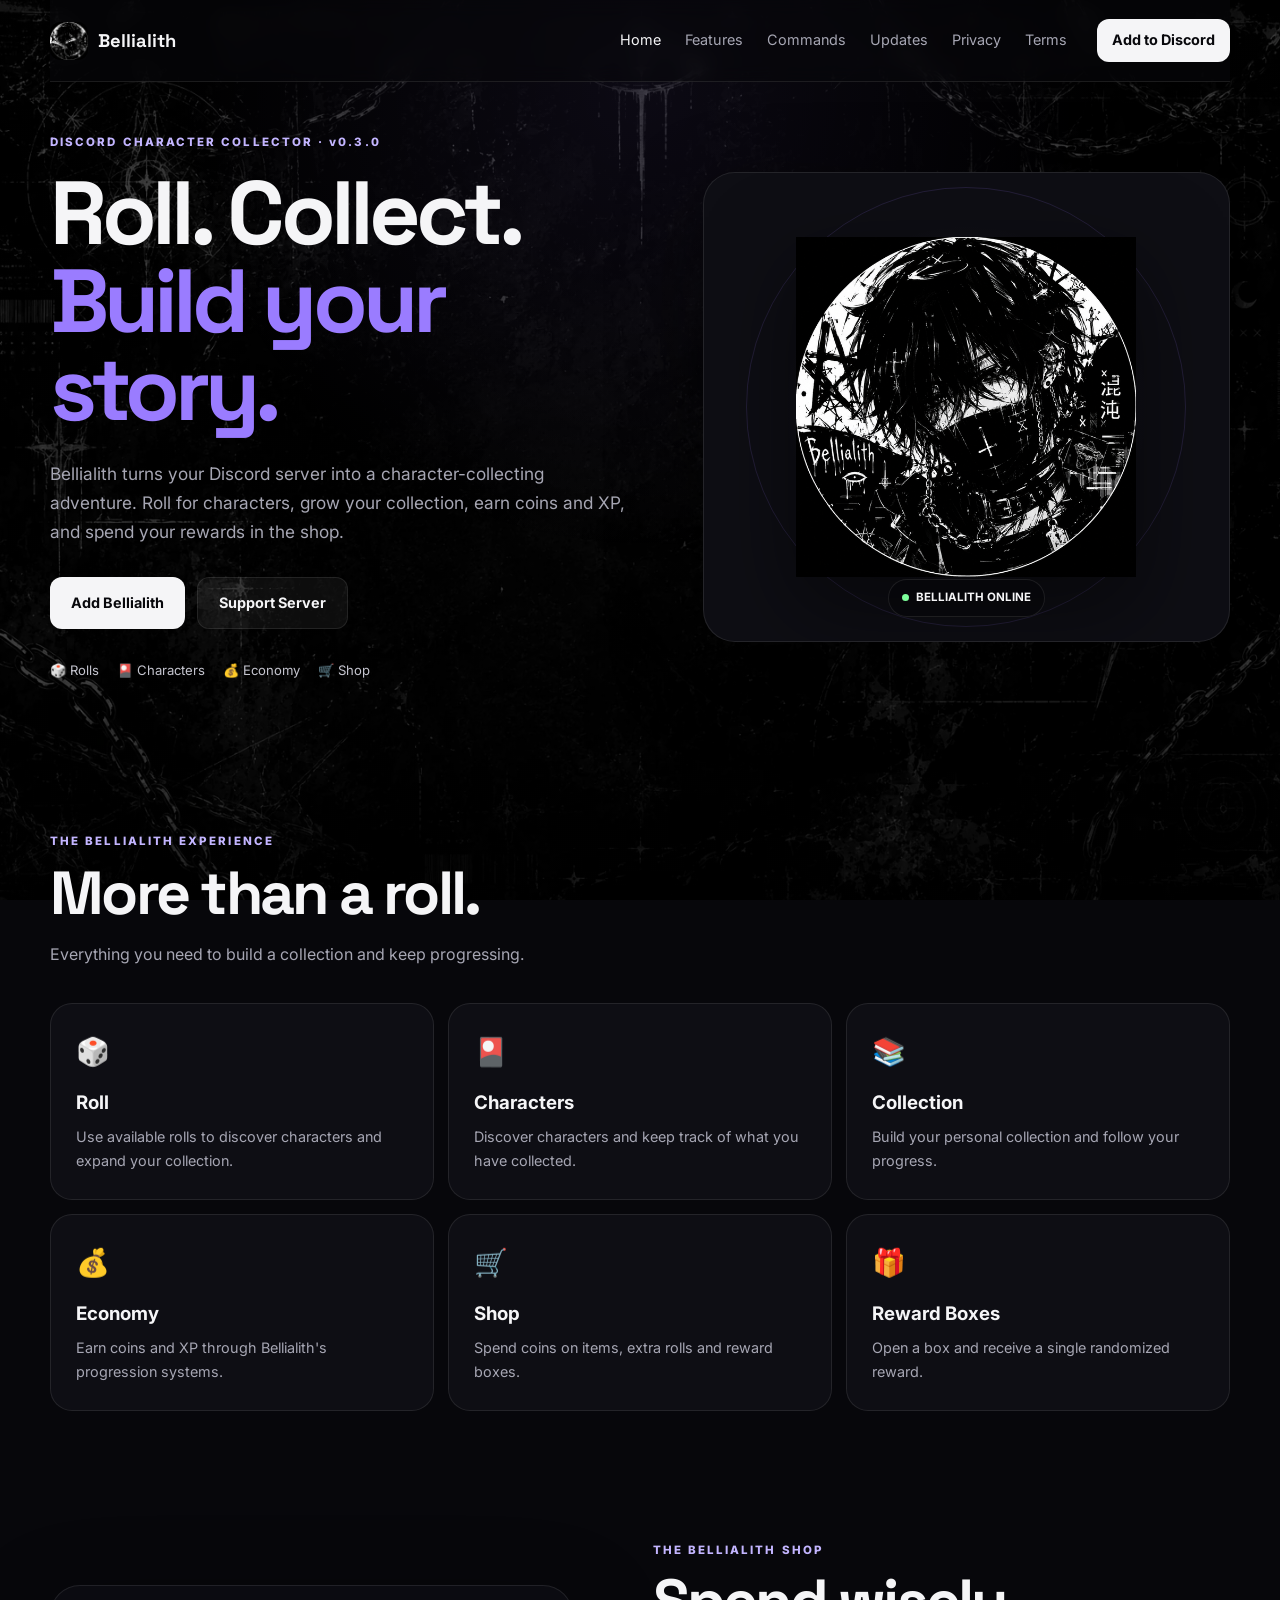
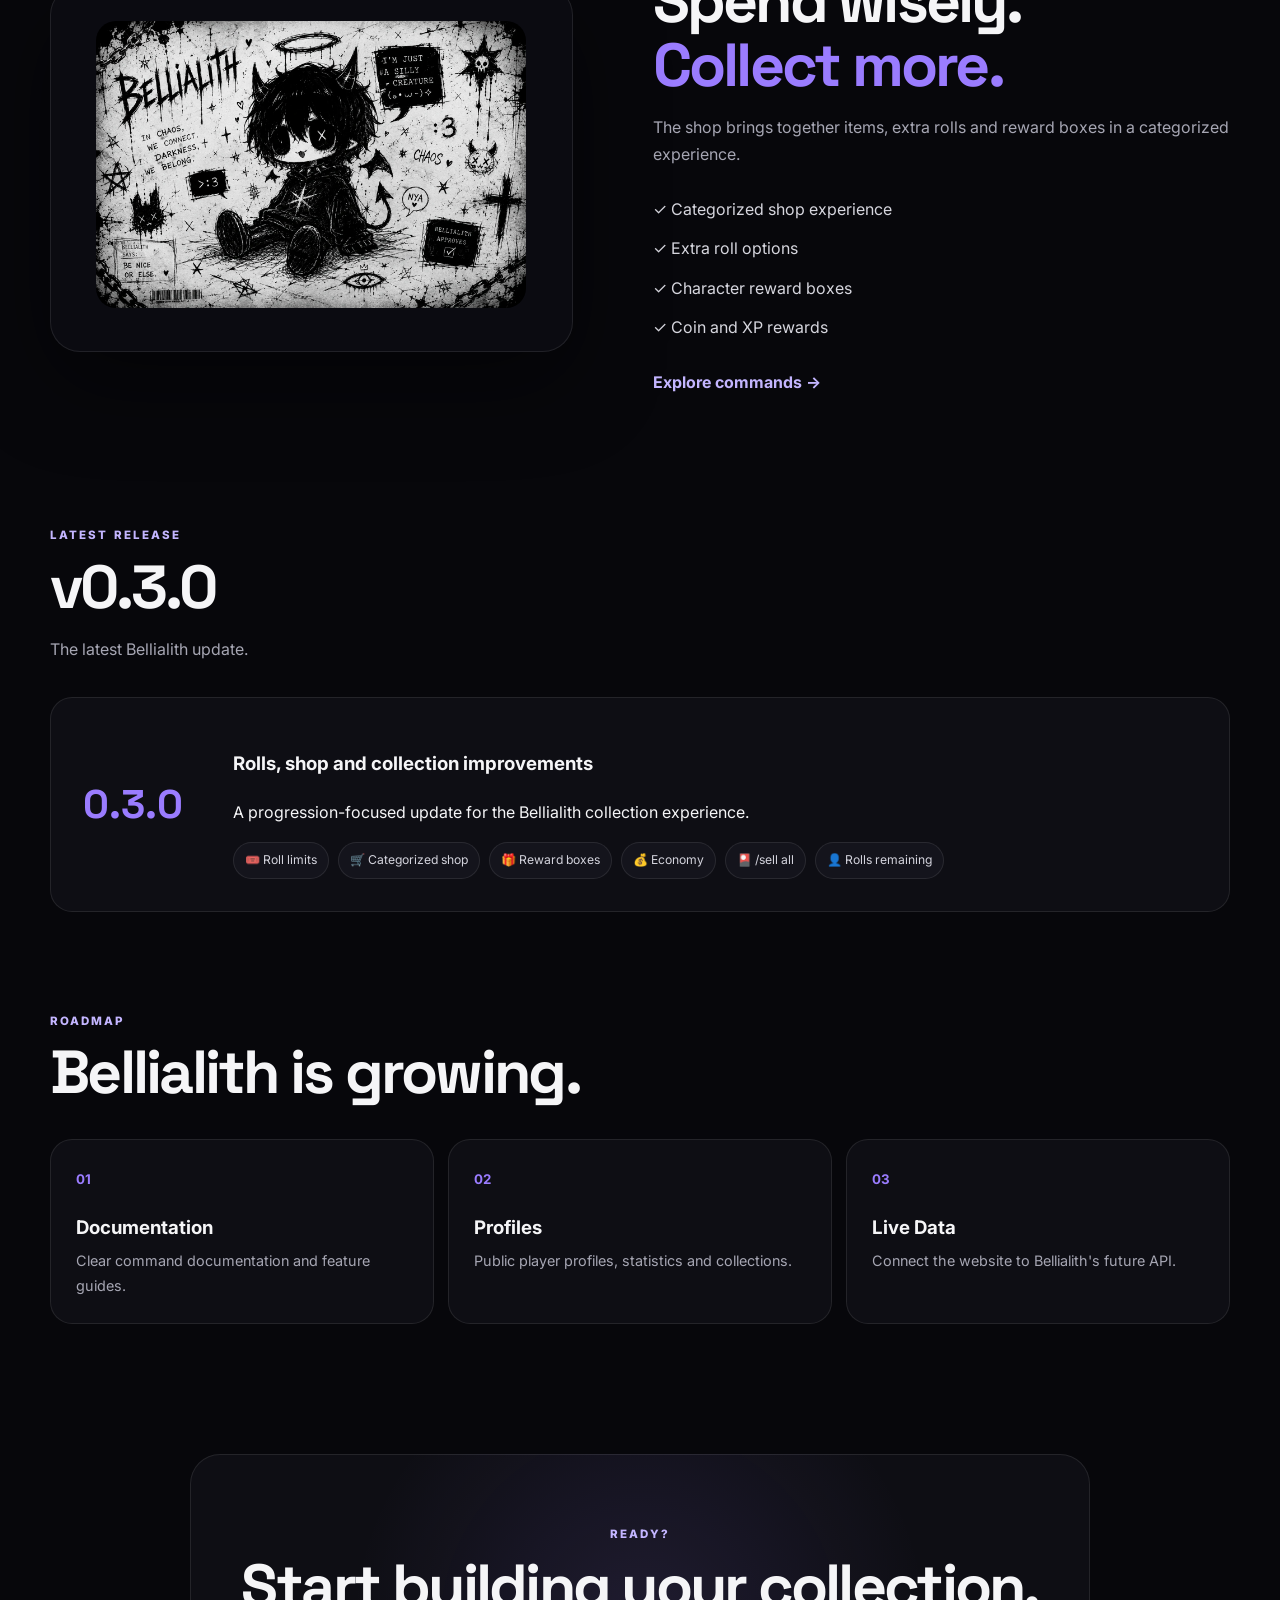
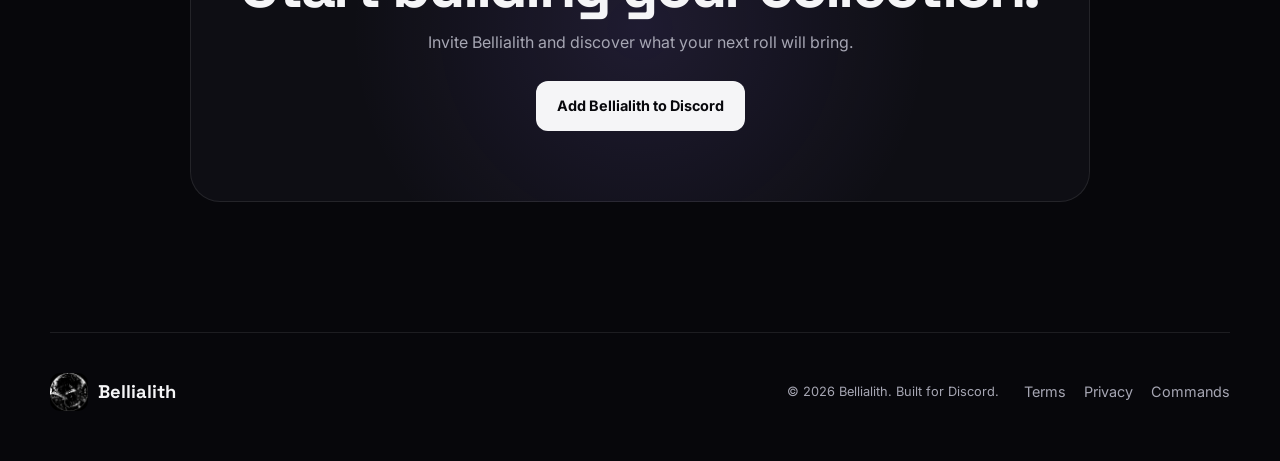
==== commit 31173131: "Add Bellialith visual identity" ====
--- a/index.html
+++ b/index.html
@@ -6,6 +6,7 @@
 <meta name="description" content="Bellialith — Discord character collector.">
 <title>Bellialith — Discord Character Collector</title>
 <link rel="stylesheet" href="style.css">
+<link rel="icon" type="image/png" href="assets/bellialith_store.png">
 </head>
 <body>
 <header class="site-header">
@@ -33,7 +34,7 @@
 <article class="feature-card"><b>🛒</b><h3>Shop</h3><p>Spend coins on items, extra rolls and reward boxes.</p></article>
 <article class="feature-card"><b>🎁</b><h3>Reward Boxes</h3><p>Open a box and receive a single randomized reward.</p></article>
 </div></section>
-<section class="showcase"><div class="showcase-image"><img src="assets/bellialith_store.png" alt="Bellialith store"></div><div class="showcase-copy"><div class="eyebrow">THE BELLIALITH SHOP</div><h2>Spend wisely.<br><span>Collect more.</span></h2><p>The shop brings together items, extra rolls and reward boxes in a categorized experience.</p><ul><li>✓ Categorized shop experience</li><li>✓ Extra roll options</li><li>✓ Character reward boxes</li><li>✓ Coin and XP rewards</li></ul><a class="text-link" href="commands.html">Explore commands →</a></div></section>
+<section class="showcase"><div class="showcase-image"><img src="assets/bellialith-banner.webp" alt="Bellialith artwork"></div><div class="showcase-copy"><div class="eyebrow">THE BELLIALITH SHOP</div><h2>Spend wisely.<br><span>Collect more.</span></h2><p>The shop brings together items, extra rolls and reward boxes in a categorized experience.</p><ul><li>✓ Categorized shop experience</li><li>✓ Extra roll options</li><li>✓ Character reward boxes</li><li>✓ Coin and XP rewards</li></ul><a class="text-link" href="commands.html">Explore commands →</a></div></section>
 <section class="section" id="updates"><div class="section-heading"><div class="eyebrow">LATEST RELEASE</div><h2>v0.3.0</h2><p>The latest Bellialith update.</p></div><div class="update-card"><strong>0.3.0</strong><div><h3>Rolls, shop and collection improvements</h3><p>A progression-focused update for the Bellialith collection experience.</p><div class="tags"><span>🎟️ Roll limits</span><span>🛒 Categorized shop</span><span>🎁 Reward boxes</span><span>💰 Economy</span><span>🎴 /sell all</span><span>👤 Rolls remaining</span></div></div></div></section>
 <section class="section roadmap"><div class="section-heading"><div class="eyebrow">ROADMAP</div><h2>Bellialith is growing.</h2></div><div class="roadmap-grid"><article><small>01</small><h3>Documentation</h3><p>Clear command documentation and feature guides.</p></article><article><small>02</small><h3>Profiles</h3><p>Public player profiles, statistics and collections.</p></article><article><small>03</small><h3>Live Data</h3><p>Connect the website to Bellialith's future API.</p></article></div></section>
 <section class="cta"><div class="eyebrow">READY?</div><h2>Start building your collection.</h2><p>Invite Bellialith and discover what your next roll will bring.</p><a class="button" href="#">Add Bellialith to Discord</a></section>
--- a/style.css
+++ b/style.css
@@ -1,4 +1,6 @@
 @import url('https://fonts.googleapis.com/css2?family=Inter:wght@400;500;600;700;800&family=Space+Grotesk:wght@500;600;700&display=swap');
 :root{--bg:#07070b;--surface:#0e0e14;--surface2:#14141c;--line:rgba(255,255,255,.09);--text:#f5f5f7;--muted:#a6a6b3;--accent:#9a7cff;--accent2:#c3b5ff;--success:#7dff9b;--shadow:0 30px 90px rgba(0,0,0,.45);--radius:22px}
-*{box-sizing:border-box}html{scroll-behavior:smooth}body{margin:0;background:var(--bg);color:var(--text);font:16px/1.7 Inter,system-ui,sans-serif;overflow-x:hidden}a{color:inherit;text-decoration:none}.site-header,.site-footer,.hero,.section,.showcase,.docs-page,.legal-page{width:min(1180px,calc(100% - 40px));margin-inline:auto}.site-header{min-height:82px;display:flex;align-items:center;gap:30px;border-bottom:1px solid var(--line)}.brand{display:inline-flex;align-items:center;gap:10px;font:700 1.15rem "Space Grotesk",sans-serif}.brand img{width:38px;height:38px;object-fit:contain;border-radius:10px}.site-header nav{display:flex;gap:24px;margin-left:auto}.site-header nav a,.footer-links a{color:var(--muted);font-size:.9rem;transition:.2s}.site-header nav a:hover,.site-header nav .active,.footer-links a:hover{color:var(--text)}.button{display:inline-flex;align-items:center;justify-content:center;padding:13px 21px;border-radius:12px;background:var(--text);color:#08080c;font-weight:700;font-size:.9rem;transition:.2s}.button:hover{transform:translateY(-2px);box-shadow:0 10px 30px rgba(255,255,255,.12)}.button-small{padding:9px 15px}.button-ghost{background:rgba(255,255,255,.05);color:var(--text);border:1px solid var(--line)}
-.hero{min-height:650px;display:grid;grid-template-columns:1.05fr .95fr;align-items:center;gap:70px}.eyebrow{color:var(--accent2);letter-spacing:.18em;font-size:.72rem;font-weight:800}.hero h1,.page-hero h1{font:700 clamp(3.2rem,7vw,6rem)/.98 "Space Grotesk";letter-spacing:-.055em;margin:18px 0 25px}.hero h1 span,.showcase h2 span{color:var(--accent)}.hero-copy>p{max-width:620px;color:var(--muted);font-size:1.08rem}.hero-actions{display:flex;gap:12px;margin:30px 0}.hero-meta{display:flex;flex-wrap:wrap;gap:18px;color:#c5c5cf;font-size:.82rem}.hero-card{min-height:470px;border:1px solid var(--line);border-radius:32px;background:radial-gradient(circle,rgba(154,124,255,.12),transparent 52%),var(--surface);display:grid;place-items:center;position:relative;overflow:hidden;box-shadow:var(--shadow)}.hero-logo{width:min(66%,340px);position:relative;z-index:2;filter:drop-shadow(0 30px 45px rgba(0,0,0,.5));animation:float 5s ease-in-out infinite}.orbit{position:absolute;border:1px solid rgba(154,124,255,.15);border-radius:50%;animation:spin 18s linear infinite}.orbit-a{width:440px;height:440px}.orbit-b{width:310px;height:310px;animation-direction:reverse;animation-duration:12s}.status-pill{position:absolute;bottom:24px;z-index:3;background:rgba(7,7,11,.8);border:1px solid var(--line);border-radius:999px;padding:8px 13px;font-size:.72rem;font-weight:700}.status-pill i{display:inline-block;width:7px;height:7px;background:var(--success);border-radius:50%;margin-right:7px}.section{margin-top:100px;margin-bottom:100px}.section-heading{margin-bottom:34px}.section-heading h2,.showcase h2,.cta h2{font:700 clamp(2.2rem,5vw,3.8rem)/1.05 "Space Grotesk";letter-spacing:-.045em;margin:10px 0}.section-heading p,.showcase-copy>p,.cta p{color:var(--muted)}.feature-grid,.roadmap-grid{display:grid;grid-template-columns:repeat(3,1fr);gap:14px}.feature-card,.roadmap-grid article,.command-card{background:var(--surface);border:1px solid var(--line);border-radius:var(--radius);padding:25px;transition:.2s}.feature-card:hover,.roadmap-grid article:hover,.command-card:hover{transform:translateY(-4px);border-color:rgba(154,124,255,.35)}.feature-card>b{font-size:1.7rem}.feature-card h3{margin:12px 0 6px}.feature-card p,.roadmap-grid p,.command-card p{color:var(--muted);font-size:.9rem;margin:0}.showcase{margin-top:130px;margin-bottom:130px;display:grid;grid-template-columns:.95fr 1.05fr;align-items:center;gap:80px}.showcase-image{background:var(--surface);border:1px solid var(--line);border-radius:30px;padding:35px;text-align:center;box-shadow:var(--shadow)}.showcase-image img{width:100%;max-width:430px;border-radius:20px}.showcase-copy ul{list-style:none;padding:0;margin:28px 0}.showcase-copy li{margin:12px 0;color:#d6d6de}.text-link{color:var(--accent2);font-weight:700}.update-card{display:grid;grid-template-columns:120px 1fr;gap:30px;align-items:center;padding:32px;background:var(--surface);border:1px solid var(--line);border-radius:var(--radius)}.update-card>strong{font:700 2.5rem "Space Grotesk";color:var(--accent)}.tags{display:flex;flex-wrap:wrap;gap:9px}.tags span{background:var(--surface2);border:1px solid var(--line);border-radius:999px;padding:7px 11px;font-size:.76rem;color:#d3d3dc}.roadmap-grid small{color:var(--accent);font-weight:700}.roadmap-grid h3{margin:20px 0 5px}.cta{width:min(900px,calc(100% - 40px));margin:130px auto;text-align:center;padding:70px 30px;border:1px solid var(--line);border-radius:30px;background:radial-gradient(circle,rgba(154,124,255,.12),transparent 60%),var(--surface)}.cta p{margin:0 auto 25px;max-width:550px}.site-footer{padding:35px 0 45px;border-top:1px solid var(--line);display:flex;align-items:center;gap:25px}.site-footer p{color:var(--muted);font-size:.8rem;margin-left:auto}.footer-links{display:flex;gap:18px}.docs-page{max-width:1000px}.page-hero{padding:100px 0 55px}.page-hero p{color:var(--muted);font-size:1.05rem}.command-section{margin-bottom:65px}.command-section>h2{font:600 1.5rem "Space Grotesk";margin-bottom:18px}.command-grid{display:grid;grid-template-columns:repeat(2,1fr);gap:14px}.command-card code{display:block;color:var(--accent2);font-weight:700;margin-bottom:7px}.legal-page{max-width:850px;padding:90px 0 110px}.legal-page h1{font:700 clamp(3rem,7vw,5rem)/1 "Space Grotesk";letter-spacing:-.05em;margin:12px 0}.legal-page h2{font:600 1.35rem "Space Grotesk";margin-top:45px}.legal-page p{color:#c5c5ce}.muted{color:var(--muted)!important}.notice{margin:30px 0;padding:18px 20px;border:1px solid rgba(154,124,255,.25);background:rgba(154,124,255,.07);border-radius:14px;color:#d8d2f3}.legal-page a{color:var(--accent2);text-decoration:underline}@keyframes float{0%,100%{transform:translateY(0)}50%{transform:translateY(-10px)}}@keyframes spin{to{transform:rotate(360deg)}}@media(max-width:850px){.site-header{min-height:76px;flex-wrap:wrap;padding:14px 0}.site-header nav{order:3;width:100%;overflow-x:auto;margin:0}.hero,.showcase{grid-template-columns:1fr;gap:45px}.hero{padding:70px 0;min-height:auto}.hero-card{min-height:360px}.feature-grid,.roadmap-grid{grid-template-columns:repeat(2,1fr)}}@media(max-width:560px){.site-header,.site-footer,.hero,.section,.showcase,.docs-page,.legal-page{width:calc(100% - 24px)}.site-header .button-small{display:none}.hero h1{font-size:3.1rem}.feature-grid,.roadmap-grid,.command-grid{grid-template-columns:1fr}.hero-actions{flex-direction:column}.button{width:100%}.update-card{grid-template-columns:1fr}.site-footer{flex-wrap:wrap}.site-footer p{margin-left:0;width:100%}}
+*{box-sizing:border-box}html{scroll-behavior:smooth}body{margin:0;background:var(--bg);color:var(--text);font:16px/1.7 Inter,system-ui,sans-serif;overflow-x:hidden;position:relative}
+body::before{content:"";position:fixed;inset:0;background:linear-gradient(rgba(0,0,0,.68),rgba(0,0,0,.76)),url("assets/bellialith-background.webp") center/cover no-repeat;z-index:-2;pointer-events:none}
+body::after{content:"";position:fixed;inset:0;background:radial-gradient(circle at 50% 10%,rgba(154,124,255,.08),transparent 45%);z-index:-1;pointer-events:none}a{color:inherit;text-decoration:none}.site-header,.site-footer,.hero,.section,.showcase,.docs-page,.legal-page{width:min(1180px,calc(100% - 40px));margin-inline:auto}.site-header{min-height:82px;background:rgba(7,7,11,.58);backdrop-filter:blur(10px);display:flex;align-items:center;gap:30px;border-bottom:1px solid var(--line)}.brand{display:inline-flex;align-items:center;gap:10px;font:700 1.15rem "Space Grotesk",sans-serif}.brand img{width:38px;height:38px;object-fit:contain;border-radius:10px}.site-header nav{display:flex;gap:24px;margin-left:auto}.site-header nav a,.footer-links a{color:var(--muted);font-size:.9rem;transition:.2s}.site-header nav a:hover,.site-header nav .active,.footer-links a:hover{color:var(--text)}.button{display:inline-flex;align-items:center;justify-content:center;padding:13px 21px;border-radius:12px;background:var(--text);color:#08080c;font-weight:700;font-size:.9rem;transition:.2s}.button:hover{transform:translateY(-2px);box-shadow:0 10px 30px rgba(255,255,255,.12)}.button-small{padding:9px 15px}.button-ghost{background:rgba(255,255,255,.05);color:var(--text);border:1px solid var(--line)}
+.hero{min-height:650px;display:grid;grid-template-columns:1.05fr .95fr;align-items:center;gap:70px}.eyebrow{color:var(--accent2);letter-spacing:.18em;font-size:.72rem;font-weight:800}.hero h1,.page-hero h1{font:700 clamp(3.2rem,7vw,6rem)/.98 "Space Grotesk";letter-spacing:-.055em;margin:18px 0 25px}.hero h1 span,.showcase h2 span{color:var(--accent)}.hero-copy>p{max-width:620px;color:var(--muted);font-size:1.08rem}.hero-actions{display:flex;gap:12px;margin:30px 0}.hero-meta{display:flex;flex-wrap:wrap;gap:18px;color:#c5c5cf;font-size:.82rem}.hero-card{min-height:470px;background:linear-gradient(145deg,rgba(14,14,20,.86),rgba(7,7,11,.72));border:1px solid var(--line);border-radius:32px;background:radial-gradient(circle,rgba(154,124,255,.12),transparent 52%),var(--surface);display:grid;place-items:center;position:relative;overflow:hidden;box-shadow:var(--shadow)}.hero-logo{width:min(66%,340px);position:relative;z-index:2;filter:drop-shadow(0 30px 45px rgba(0,0,0,.5));animation:float 5s ease-in-out infinite}.orbit{position:absolute;border:1px solid rgba(154,124,255,.15);border-radius:50%;animation:spin 18s linear infinite}.orbit-a{width:440px;height:440px}.orbit-b{width:310px;height:310px;animation-direction:reverse;animation-duration:12s}.status-pill{position:absolute;bottom:24px;z-index:3;background:rgba(7,7,11,.8);border:1px solid var(--line);border-radius:999px;padding:8px 13px;font-size:.72rem;font-weight:700}.status-pill i{display:inline-block;width:7px;height:7px;background:var(--success);border-radius:50%;margin-right:7px}.section{margin-top:100px;margin-bottom:100px}.section-heading{margin-bottom:34px}.section-heading h2,.showcase h2,.cta h2{font:700 clamp(2.2rem,5vw,3.8rem)/1.05 "Space Grotesk";letter-spacing:-.045em;margin:10px 0}.section-heading p,.showcase-copy>p,.cta p{color:var(--muted)}.feature-grid,.roadmap-grid{display:grid;grid-template-columns:repeat(3,1fr);gap:14px}.feature-card,.roadmap-grid article,.command-card{background:var(--surface);border:1px solid var(--line);border-radius:var(--radius);padding:25px;transition:.2s}.feature-card:hover,.roadmap-grid article:hover,.command-card:hover{transform:translateY(-4px);border-color:rgba(154,124,255,.35)}.feature-card>b{font-size:1.7rem}.feature-card h3{margin:12px 0 6px}.feature-card p,.roadmap-grid p,.command-card p{color:var(--muted);font-size:.9rem;margin:0}.showcase{margin-top:130px;margin-bottom:130px;display:grid;grid-template-columns:.95fr 1.05fr;align-items:center;gap:80px}.showcase-image{background:rgba(14,14,20,.78);backdrop-filter:blur(8px);border:1px solid var(--line);border-radius:30px;padding:35px;text-align:center;box-shadow:var(--shadow)}.showcase-image img{width:100%;max-width:430px;border-radius:20px}.showcase-copy ul{list-style:none;padding:0;margin:28px 0}.showcase-copy li{margin:12px 0;color:#d6d6de}.text-link{color:var(--accent2);font-weight:700}.update-card{display:grid;grid-template-columns:120px 1fr;gap:30px;align-items:center;padding:32px;background:var(--surface);border:1px solid var(--line);border-radius:var(--radius)}.update-card>strong{font:700 2.5rem "Space Grotesk";color:var(--accent)}.tags{display:flex;flex-wrap:wrap;gap:9px}.tags span{background:var(--surface2);border:1px solid var(--line);border-radius:999px;padding:7px 11px;font-size:.76rem;color:#d3d3dc}.roadmap-grid small{color:var(--accent);font-weight:700}.roadmap-grid h3{margin:20px 0 5px}.cta{width:min(900px,calc(100% - 40px));margin:130px auto;text-align:center;padding:70px 30px;border:1px solid var(--line);border-radius:30px;background:radial-gradient(circle,rgba(154,124,255,.12),transparent 60%),var(--surface)}.cta p{margin:0 auto 25px;max-width:550px}.site-footer{padding:35px 0 45px;border-top:1px solid var(--line);display:flex;align-items:center;gap:25px}.site-footer p{color:var(--muted);font-size:.8rem;margin-left:auto}.footer-links{display:flex;gap:18px}.docs-page{max-width:1000px}.page-hero{padding:100px 0 55px}.page-hero p{color:var(--muted);font-size:1.05rem}.command-section{margin-bottom:65px}.command-section>h2{font:600 1.5rem "Space Grotesk";margin-bottom:18px}.command-grid{display:grid;grid-template-columns:repeat(2,1fr);gap:14px}.command-card code{display:block;color:var(--accent2);font-weight:700;margin-bottom:7px}.legal-page{max-width:850px;padding:90px 0 110px}.legal-page h1{font:700 clamp(3rem,7vw,5rem)/1 "Space Grotesk";letter-spacing:-.05em;margin:12px 0}.legal-page h2{font:600 1.35rem "Space Grotesk";margin-top:45px}.legal-page p{color:#c5c5ce}.muted{color:var(--muted)!important}.notice{margin:30px 0;padding:18px 20px;border:1px solid rgba(154,124,255,.25);background:rgba(154,124,255,.07);border-radius:14px;color:#d8d2f3}.legal-page a{color:var(--accent2);text-decoration:underline}@keyframes float{0%,100%{transform:translateY(0)}50%{transform:translateY(-10px)}}@keyframes spin{to{transform:rotate(360deg)}}@media(max-width:850px){.site-header{min-height:76px;flex-wrap:wrap;padding:14px 0}.site-header nav{order:3;width:100%;overflow-x:auto;margin:0}.hero,.showcase{grid-template-columns:1fr;gap:45px}.hero{padding:70px 0;min-height:auto}.hero-card{min-height:360px}.feature-grid,.roadmap-grid{grid-template-columns:repeat(2,1fr)}}@media(max-width:560px){.site-header,.site-footer,.hero,.section,.showcase,.docs-page,.legal-page{width:calc(100% - 24px)}.site-header .button-small{display:none}.hero h1{font-size:3.1rem}.feature-grid,.roadmap-grid,.command-grid{grid-template-columns:1fr}.hero-actions{flex-direction:column}.button{width:100%}.update-card{grid-template-columns:1fr}.site-footer{flex-wrap:wrap}.site-footer p{margin-left:0;width:100%}}
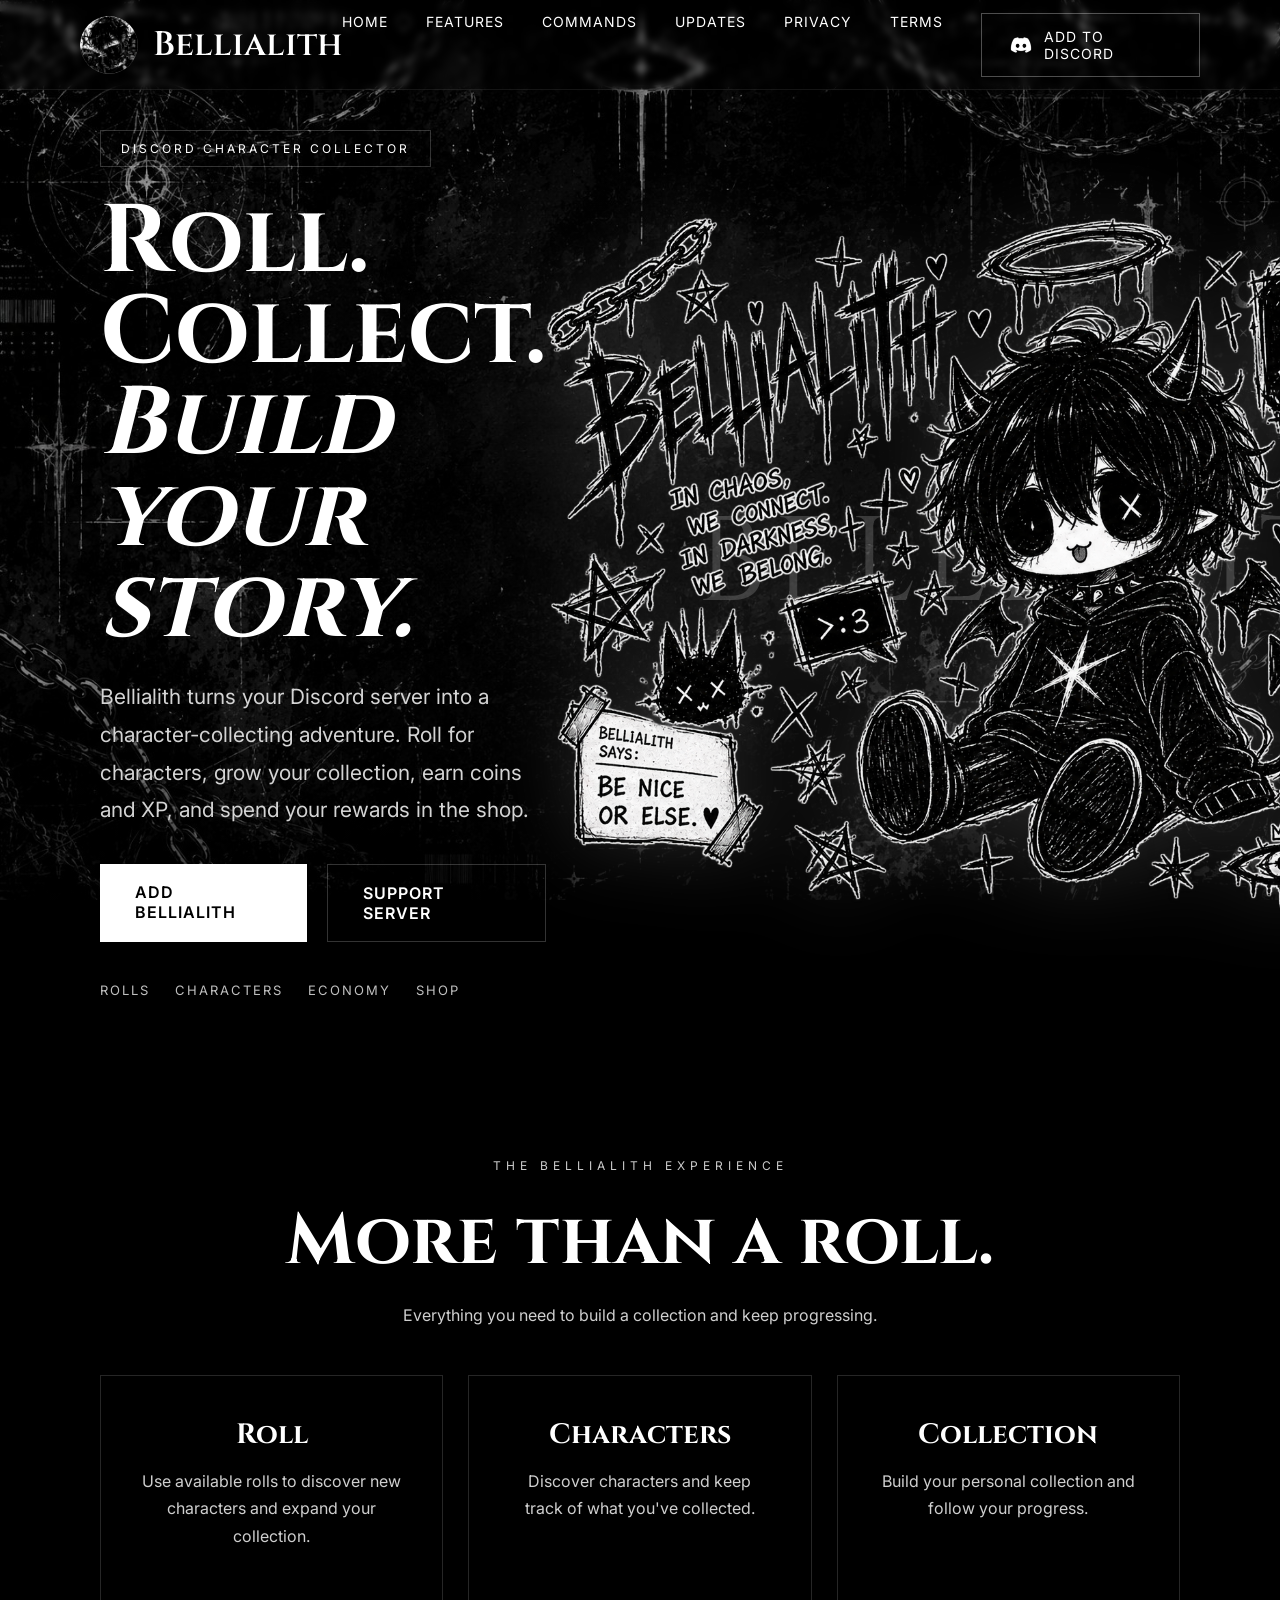
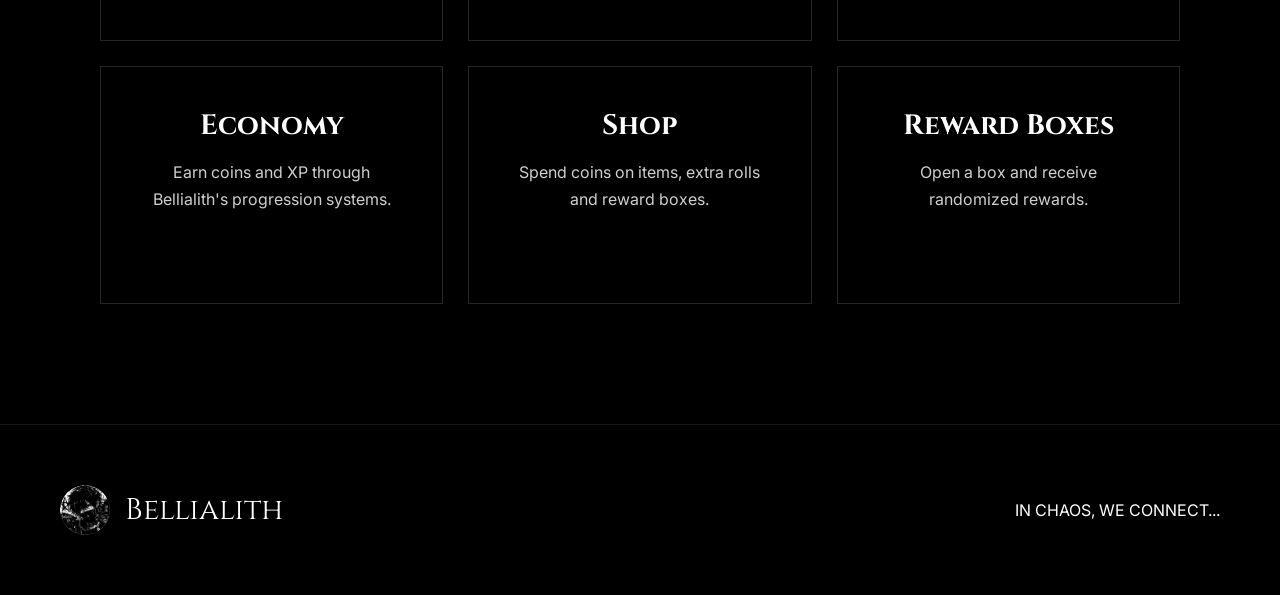
==== commit a75ed0d2: "Improve hero section and Discord button" ====
--- a/index.html
+++ b/index.html
@@ -1,43 +1,187 @@
-<!doctype html>
+<!DOCTYPE html>
 <html lang="en">
 <head>
-<meta charset="utf-8">
-<meta name="viewport" content="width=device-width,initial-scale=1">
-<meta name="description" content="Bellialith — Discord character collector.">
-<title>Bellialith — Discord Character Collector</title>
+<meta charset="UTF-8">
+<meta name="viewport" content="width=device-width, initial-scale=1.0">
+
+<title>Bellialith</title>
+
+<link rel="preconnect" href="https://fonts.googleapis.com">
+<link rel="preconnect" href="https://fonts.gstatic.com" crossorigin>
+
+<link href="https://fonts.googleapis.com/css2?family=Cinzel:wght@400;500;600;700&family=Inter:wght@300;400;500;600&display=swap" rel="stylesheet">
+
 <link rel="stylesheet" href="style.css">
-<link rel="icon" type="image/png" href="assets/bellialith_store.png">
 </head>
+
 <body>
-<header class="site-header">
-<a class="brand" href="index.html"><img src="assets/bellialith_store.png" alt="Bellialith"><span>Bellialith</span></a>
-<nav><a class="active" href="index.html">Home</a><a href="index.html#features">Features</a><a href="commands.html">Commands</a><a href="index.html#updates">Updates</a><a href="privacy.html">Privacy</a><a href="terms.html">Terms</a></nav>
-<a class="button button-small" href="#">Add to Discord</a>
+
+<div class="background-layer"></div>
+<div class="overlay-layer"></div>
+
+<header class="navbar">
+
+<div class="logo-area">
+
+<img src="assets/bellialith-pfp.png" alt="Bellialith">
+
+<h1>Bellialith</h1>
+
+</div>
+
+<nav>
+
+<a href="#">Home</a>
+<a href="#">Features</a>
+<a href="commands.html">Commands</a>
+<a href="#">Updates</a>
+<a href="#">Privacy</a>
+<a href="#">Terms</a>
+
+<a href="#" class="discord-btn">
+
+<img
+src="assets/discordlogo.png"
+alt="Discord">
+
+<span>ADD TO DISCORD</span>
+
+</a>
+
 </header>
-<main>
+
 <section class="hero">
-<div class="hero-copy">
-<div class="eyebrow">DISCORD CHARACTER COLLECTOR · v0.3.0</div>
-<h1>Roll. Collect.<br><span>Build your story.</span></h1>
-<p>Bellialith turns your Discord server into a character-collecting adventure. Roll for characters, grow your collection, earn coins and XP, and spend your rewards in the shop.</p>
-<div class="hero-actions"><a class="button" href="#">Add Bellialith</a><a class="button button-ghost" href="#">Support Server</a></div>
-<div class="hero-meta"><span>🎲 Rolls</span><span>🎴 Characters</span><span>💰 Economy</span><span>🛒 Shop</span></div>
+
+<div class="hero-left">
+
+<div class="eyebrow">
+DISCORD CHARACTER COLLECTOR
 </div>
-<div class="hero-card"><div class="orbit orbit-a"></div><div class="orbit orbit-b"></div><img class="hero-logo" src="assets/bellialith_store.png" alt="Bellialith artwork"><div class="status-pill"><i></i>BELLIALITH ONLINE</div></div>
+
+<h2>
+Roll. Collect.<br>
+<span>Build your story.</span>
+</h2>
+
+<p>
+Bellialith turns your Discord server into a character-collecting adventure.
+Roll for characters, grow your collection, earn coins and XP, and spend your rewards in the shop.
+</p>
+
+<div class="hero-buttons">
+
+<a href="#" class="main-btn">
+ADD BELLIALITH
+</a>
+
+<a href="#" class="secondary-btn">
+SUPPORT SERVER
+</a>
+
+</div>
+
+<div class="mini-features">
+
+<span>ROLLS</span>
+<span>CHARACTERS</span>
+<span>ECONOMY</span>
+<span>SHOP</span>
+
+</div>
+
+</div>
+
+<div class="hero-right">
+
+<div class="floating-name">
+BELLIALITH
+</div>
+
+<img
+src="assets/bellialith-chibi.png"
+class="bellialith-art"
+alt="Bellialith">
+
+<div class="status-box">
+
+<div class="online-dot"></div>
+
+<div>
+<h4>BELLIALITH ONLINE</h4>
+<p>READY TO COLLECT...</p>
+</div>
+
+</div>
+
+</div>
+
 </section>
-<section class="section" id="features"><div class="section-heading"><div class="eyebrow">THE BELLIALITH EXPERIENCE</div><h2>More than a roll.</h2><p>Everything you need to build a collection and keep progressing.</p></div>
+
+<section class="experience">
+
+<div class="section-tag">
+THE BELLIALITH EXPERIENCE
+</div>
+
+<h3>
+More than a roll.
+</h3>
+
+<p>
+Everything you need to build a collection and keep progressing.
+</p>
+
 <div class="feature-grid">
-<article class="feature-card"><b>🎲</b><h3>Roll</h3><p>Use available rolls to discover characters and expand your collection.</p></article>
-<article class="feature-card"><b>🎴</b><h3>Characters</h3><p>Discover characters and keep track of what you have collected.</p></article>
-<article class="feature-card"><b>📚</b><h3>Collection</h3><p>Build your personal collection and follow your progress.</p></article>
-<article class="feature-card"><b>💰</b><h3>Economy</h3><p>Earn coins and XP through Bellialith's progression systems.</p></article>
-<article class="feature-card"><b>🛒</b><h3>Shop</h3><p>Spend coins on items, extra rolls and reward boxes.</p></article>
-<article class="feature-card"><b>🎁</b><h3>Reward Boxes</h3><p>Open a box and receive a single randomized reward.</p></article>
-</div></section>
-<section class="showcase"><div class="showcase-image"><img src="assets/bellialith-banner.webp" alt="Bellialith artwork"></div><div class="showcase-copy"><div class="eyebrow">THE BELLIALITH SHOP</div><h2>Spend wisely.<br><span>Collect more.</span></h2><p>The shop brings together items, extra rolls and reward boxes in a categorized experience.</p><ul><li>✓ Categorized shop experience</li><li>✓ Extra roll options</li><li>✓ Character reward boxes</li><li>✓ Coin and XP rewards</li></ul><a class="text-link" href="commands.html">Explore commands →</a></div></section>
-<section class="section" id="updates"><div class="section-heading"><div class="eyebrow">LATEST RELEASE</div><h2>v0.3.0</h2><p>The latest Bellialith update.</p></div><div class="update-card"><strong>0.3.0</strong><div><h3>Rolls, shop and collection improvements</h3><p>A progression-focused update for the Bellialith collection experience.</p><div class="tags"><span>🎟️ Roll limits</span><span>🛒 Categorized shop</span><span>🎁 Reward boxes</span><span>💰 Economy</span><span>🎴 /sell all</span><span>👤 Rolls remaining</span></div></div></div></section>
-<section class="section roadmap"><div class="section-heading"><div class="eyebrow">ROADMAP</div><h2>Bellialith is growing.</h2></div><div class="roadmap-grid"><article><small>01</small><h3>Documentation</h3><p>Clear command documentation and feature guides.</p></article><article><small>02</small><h3>Profiles</h3><p>Public player profiles, statistics and collections.</p></article><article><small>03</small><h3>Live Data</h3><p>Connect the website to Bellialith's future API.</p></article></div></section>
-<section class="cta"><div class="eyebrow">READY?</div><h2>Start building your collection.</h2><p>Invite Bellialith and discover what your next roll will bring.</p><a class="button" href="#">Add Bellialith to Discord</a></section>
-</main>
-<footer class="site-footer"><div class="brand"><img src="assets/bellialith_store.png" alt=""><span>Bellialith</span></div><p>© 2026 Bellialith. Built for Discord.</p><div class="footer-links"><a href="terms.html">Terms</a><a href="privacy.html">Privacy</a><a href="commands.html">Commands</a></div></footer>
-</body></html>+
+<div class="feature-card">
+<h4>Roll</h4>
+<p>Use available rolls to discover new characters and expand your collection.</p>
+</div>
+
+<div class="feature-card">
+<h4>Characters</h4>
+<p>Discover characters and keep track of what you've collected.</p>
+</div>
+
+<div class="feature-card">
+<h4>Collection</h4>
+<p>Build your personal collection and follow your progress.</p>
+</div>
+
+<div class="feature-card">
+<h4>Economy</h4>
+<p>Earn coins and XP through Bellialith's progression systems.</p>
+</div>
+
+<div class="feature-card">
+<h4>Shop</h4>
+<p>Spend coins on items, extra rolls and reward boxes.</p>
+</div>
+
+<div class="feature-card">
+<h4>Reward Boxes</h4>
+<p>Open a box and receive randomized rewards.</p>
+</div>
+
+</div>
+
+</section>
+
+<footer>
+
+<div class="footer-logo">
+
+<img src="assets/bellialith-pfp.png">
+
+<span>Bellialith</span>
+
+</div>
+
+<p>
+IN CHAOS, WE CONNECT...
+</p>
+
+</footer>
+
+</body>
+</html>
--- a/style.css
+++ b/style.css
@@ -1,6 +1,405 @@
-@import url('https://fonts.googleapis.com/css2?family=Inter:wght@400;500;600;700;800&family=Space+Grotesk:wght@500;600;700&display=swap');
-:root{--bg:#07070b;--surface:#0e0e14;--surface2:#14141c;--line:rgba(255,255,255,.09);--text:#f5f5f7;--muted:#a6a6b3;--accent:#9a7cff;--accent2:#c3b5ff;--success:#7dff9b;--shadow:0 30px 90px rgba(0,0,0,.45);--radius:22px}
-*{box-sizing:border-box}html{scroll-behavior:smooth}body{margin:0;background:var(--bg);color:var(--text);font:16px/1.7 Inter,system-ui,sans-serif;overflow-x:hidden;position:relative}
-body::before{content:"";position:fixed;inset:0;background:linear-gradient(rgba(0,0,0,.68),rgba(0,0,0,.76)),url("assets/bellialith-background.webp") center/cover no-repeat;z-index:-2;pointer-events:none}
-body::after{content:"";position:fixed;inset:0;background:radial-gradient(circle at 50% 10%,rgba(154,124,255,.08),transparent 45%);z-index:-1;pointer-events:none}a{color:inherit;text-decoration:none}.site-header,.site-footer,.hero,.section,.showcase,.docs-page,.legal-page{width:min(1180px,calc(100% - 40px));margin-inline:auto}.site-header{min-height:82px;background:rgba(7,7,11,.58);backdrop-filter:blur(10px);display:flex;align-items:center;gap:30px;border-bottom:1px solid var(--line)}.brand{display:inline-flex;align-items:center;gap:10px;font:700 1.15rem "Space Grotesk",sans-serif}.brand img{width:38px;height:38px;object-fit:contain;border-radius:10px}.site-header nav{display:flex;gap:24px;margin-left:auto}.site-header nav a,.footer-links a{color:var(--muted);font-size:.9rem;transition:.2s}.site-header nav a:hover,.site-header nav .active,.footer-links a:hover{color:var(--text)}.button{display:inline-flex;align-items:center;justify-content:center;padding:13px 21px;border-radius:12px;background:var(--text);color:#08080c;font-weight:700;font-size:.9rem;transition:.2s}.button:hover{transform:translateY(-2px);box-shadow:0 10px 30px rgba(255,255,255,.12)}.button-small{padding:9px 15px}.button-ghost{background:rgba(255,255,255,.05);color:var(--text);border:1px solid var(--line)}
-.hero{min-height:650px;display:grid;grid-template-columns:1.05fr .95fr;align-items:center;gap:70px}.eyebrow{color:var(--accent2);letter-spacing:.18em;font-size:.72rem;font-weight:800}.hero h1,.page-hero h1{font:700 clamp(3.2rem,7vw,6rem)/.98 "Space Grotesk";letter-spacing:-.055em;margin:18px 0 25px}.hero h1 span,.showcase h2 span{color:var(--accent)}.hero-copy>p{max-width:620px;color:var(--muted);font-size:1.08rem}.hero-actions{display:flex;gap:12px;margin:30px 0}.hero-meta{display:flex;flex-wrap:wrap;gap:18px;color:#c5c5cf;font-size:.82rem}.hero-card{min-height:470px;background:linear-gradient(145deg,rgba(14,14,20,.86),rgba(7,7,11,.72));border:1px solid var(--line);border-radius:32px;background:radial-gradient(circle,rgba(154,124,255,.12),transparent 52%),var(--surface);display:grid;place-items:center;position:relative;overflow:hidden;box-shadow:var(--shadow)}.hero-logo{width:min(66%,340px);position:relative;z-index:2;filter:drop-shadow(0 30px 45px rgba(0,0,0,.5));animation:float 5s ease-in-out infinite}.orbit{position:absolute;border:1px solid rgba(154,124,255,.15);border-radius:50%;animation:spin 18s linear infinite}.orbit-a{width:440px;height:440px}.orbit-b{width:310px;height:310px;animation-direction:reverse;animation-duration:12s}.status-pill{position:absolute;bottom:24px;z-index:3;background:rgba(7,7,11,.8);border:1px solid var(--line);border-radius:999px;padding:8px 13px;font-size:.72rem;font-weight:700}.status-pill i{display:inline-block;width:7px;height:7px;background:var(--success);border-radius:50%;margin-right:7px}.section{margin-top:100px;margin-bottom:100px}.section-heading{margin-bottom:34px}.section-heading h2,.showcase h2,.cta h2{font:700 clamp(2.2rem,5vw,3.8rem)/1.05 "Space Grotesk";letter-spacing:-.045em;margin:10px 0}.section-heading p,.showcase-copy>p,.cta p{color:var(--muted)}.feature-grid,.roadmap-grid{display:grid;grid-template-columns:repeat(3,1fr);gap:14px}.feature-card,.roadmap-grid article,.command-card{background:var(--surface);border:1px solid var(--line);border-radius:var(--radius);padding:25px;transition:.2s}.feature-card:hover,.roadmap-grid article:hover,.command-card:hover{transform:translateY(-4px);border-color:rgba(154,124,255,.35)}.feature-card>b{font-size:1.7rem}.feature-card h3{margin:12px 0 6px}.feature-card p,.roadmap-grid p,.command-card p{color:var(--muted);font-size:.9rem;margin:0}.showcase{margin-top:130px;margin-bottom:130px;display:grid;grid-template-columns:.95fr 1.05fr;align-items:center;gap:80px}.showcase-image{background:rgba(14,14,20,.78);backdrop-filter:blur(8px);border:1px solid var(--line);border-radius:30px;padding:35px;text-align:center;box-shadow:var(--shadow)}.showcase-image img{width:100%;max-width:430px;border-radius:20px}.showcase-copy ul{list-style:none;padding:0;margin:28px 0}.showcase-copy li{margin:12px 0;color:#d6d6de}.text-link{color:var(--accent2);font-weight:700}.update-card{display:grid;grid-template-columns:120px 1fr;gap:30px;align-items:center;padding:32px;background:var(--surface);border:1px solid var(--line);border-radius:var(--radius)}.update-card>strong{font:700 2.5rem "Space Grotesk";color:var(--accent)}.tags{display:flex;flex-wrap:wrap;gap:9px}.tags span{background:var(--surface2);border:1px solid var(--line);border-radius:999px;padding:7px 11px;font-size:.76rem;color:#d3d3dc}.roadmap-grid small{color:var(--accent);font-weight:700}.roadmap-grid h3{margin:20px 0 5px}.cta{width:min(900px,calc(100% - 40px));margin:130px auto;text-align:center;padding:70px 30px;border:1px solid var(--line);border-radius:30px;background:radial-gradient(circle,rgba(154,124,255,.12),transparent 60%),var(--surface)}.cta p{margin:0 auto 25px;max-width:550px}.site-footer{padding:35px 0 45px;border-top:1px solid var(--line);display:flex;align-items:center;gap:25px}.site-footer p{color:var(--muted);font-size:.8rem;margin-left:auto}.footer-links{display:flex;gap:18px}.docs-page{max-width:1000px}.page-hero{padding:100px 0 55px}.page-hero p{color:var(--muted);font-size:1.05rem}.command-section{margin-bottom:65px}.command-section>h2{font:600 1.5rem "Space Grotesk";margin-bottom:18px}.command-grid{display:grid;grid-template-columns:repeat(2,1fr);gap:14px}.command-card code{display:block;color:var(--accent2);font-weight:700;margin-bottom:7px}.legal-page{max-width:850px;padding:90px 0 110px}.legal-page h1{font:700 clamp(3rem,7vw,5rem)/1 "Space Grotesk";letter-spacing:-.05em;margin:12px 0}.legal-page h2{font:600 1.35rem "Space Grotesk";margin-top:45px}.legal-page p{color:#c5c5ce}.muted{color:var(--muted)!important}.notice{margin:30px 0;padding:18px 20px;border:1px solid rgba(154,124,255,.25);background:rgba(154,124,255,.07);border-radius:14px;color:#d8d2f3}.legal-page a{color:var(--accent2);text-decoration:underline}@keyframes float{0%,100%{transform:translateY(0)}50%{transform:translateY(-10px)}}@keyframes spin{to{transform:rotate(360deg)}}@media(max-width:850px){.site-header{min-height:76px;flex-wrap:wrap;padding:14px 0}.site-header nav{order:3;width:100%;overflow-x:auto;margin:0}.hero,.showcase{grid-template-columns:1fr;gap:45px}.hero{padding:70px 0;min-height:auto}.hero-card{min-height:360px}.feature-grid,.roadmap-grid{grid-template-columns:repeat(2,1fr)}}@media(max-width:560px){.site-header,.site-footer,.hero,.section,.showcase,.docs-page,.legal-page{width:calc(100% - 24px)}.site-header .button-small{display:none}.hero h1{font-size:3.1rem}.feature-grid,.roadmap-grid,.command-grid{grid-template-columns:1fr}.hero-actions{flex-direction:column}.button{width:100%}.update-card{grid-template-columns:1fr}.site-footer{flex-wrap:wrap}.site-footer p{margin-left:0;width:100%}}
+@import url('https://fonts.googleapis.com/css2?family=Cinzel:wght@400;500;600;700&family=Inter:wght@300;400;500;600&display=swap');
+
+*{
+margin:0;
+padding:0;
+box-sizing:border-box;
+}
+
+body{
+background:#000;
+color:white;
+font-family:'Inter',sans-serif;
+overflow-x:hidden;
+position:relative;
+}
+
+.background-layer{
+position:fixed;
+inset:0;
+
+background:
+linear-gradient(rgba(0,0,0,.20), rgba(0,0,0,.55)), url("assets/bellialith-background.jpg");
+
+background-size:cover;
+background-position:center;
+
+z-index:-3;
+}
+
+
+.overlay-layer{
+    position:fixed;
+    inset:0;
+    z-index:-2;
+    pointer-events:none;
+}
+
+.overlay-layer::before{display:none;}
+
+
+
+.navbar{
+width:100%;
+height:90px;
+
+display:flex;
+justify-content:space-between;
+align-items:center;
+
+padding:0 80px;
+
+border-bottom:1px solid rgba(255,255,255,.08);
+
+backdrop-filter:blur(3px);
+}
+
+.logo-area{
+display:flex;
+align-items:center;
+gap:15px;
+}
+
+.logo-area img{
+width:58px;
+height:58px;
+border-radius:50%;
+}
+
+.logo-area h1{
+font-family:'Cinzel';
+font-size:34px;
+font-weight:600;
+}
+
+nav{
+display:flex;
+gap:38px;
+}
+
+nav a{
+text-decoration:none;
+color:white;
+letter-spacing:1px;
+font-size:14px;
+text-transform:uppercase;
+}
+
+.discord-btn{
+display:flex;
+align-items:center;
+gap:12px;
+
+text-decoration:none;
+color:white;
+
+border:1px solid rgba(255,255,255,.3);
+
+padding:14px 28px;
+
+transition:.3s;
+}
+
+.discord-btn img{
+width:22px;
+height:22px;
+object-fit:contain;
+}
+
+.discord-btn:hover{
+background:white;
+color:black;
+}
+
+.hero{
+min-height:85vh;
+
+display:grid;
+grid-template-columns:1fr 1fr;
+
+align-items:center;
+
+padding:40px 100px;
+}
+
+.eyebrow{
+display:inline-block;
+
+padding:10px 20px;
+
+border:1px solid rgba(255,255,255,.2);
+
+letter-spacing:3px;
+font-size:12px;
+
+margin-bottom:30px;
+}
+
+.hero-left h2{
+font-family:'Cinzel';
+font-size:96px;
+line-height:.95;
+margin-bottom:25px;
+}
+
+.hero-left h2 span{
+font-style:italic;
+}
+
+.hero-left p{
+max-width:700px;
+font-size:21px;
+line-height:1.8;
+color:#d4d4d4;
+
+margin-bottom:35px;
+}
+
+.hero-buttons{
+display:flex;
+gap:20px;
+margin-bottom:40px;
+}
+
+.main-btn,
+.secondary-btn{
+padding:18px 35px;
+text-decoration:none;
+letter-spacing:1px;
+font-weight:600;
+}
+
+.main-btn{
+background:white;
+color:black;
+}
+
+.secondary-btn{
+border:1px solid rgba(255,255,255,.2);
+color:white;
+}
+
+.hero-right{
+position:relative;
+
+display:flex;
+justify-content:center;
+align-items:center;
+}
+
+.floating-name{
+position:absolute;
+
+font-size:120px;
+
+font-family:'Cinzel';
+
+opacity:.18;
+
+letter-spacing:8px;
+
+z-index:1;
+}
+
+.bellialith-art{
+width:1050px;
+max-width:none;
+
+position:relative;
+
+z-index:2;
+
+animation:float 6s ease-in-out infinite;
+
+filter:
+drop-shadow(0 0 40px rgba(255,255,255,.15));
+}
+
+.status-box{
+position:absolute;
+
+right:0;
+bottom:70px;
+
+display:flex;
+align-items:center;
+gap:12px;
+
+padding:18px 22px;
+
+background:rgba(0,0,0,.7);
+
+border:1px solid rgba(255,255,255,.15);
+
+z-index:3;
+}
+
+.online-dot{
+width:10px;
+height:10px;
+
+background:#00ff55;
+border-radius:50%;
+}
+
+.status-box h4{
+font-size:14px;
+letter-spacing:2px;
+}
+
+.status-box p{
+font-size:12px;
+color:#aaa;
+}
+
+.mini-features{
+display:flex;
+gap:25px;
+}
+
+.mini-features span{
+opacity:.75;
+letter-spacing:2px;
+font-size:13px;
+}
+
+.experience{
+padding:120px 100px;
+text-align:center;
+}
+
+.section-tag{
+letter-spacing:5px;
+font-size:12px;
+
+opacity:.8;
+
+margin-bottom:20px;
+}
+
+.experience h3{
+font-family:'Cinzel';
+font-size:72px;
+
+margin-bottom:15px;
+}
+
+.experience p{
+color:#cfcfcf;
+margin-bottom:50px;
+}
+
+.feature-grid{
+display:grid;
+
+grid-template-columns:repeat(3,1fr);
+
+gap:25px;
+}
+
+.feature-card{
+background:rgba(0,0,0,.55);
+
+border:1px solid rgba(255,255,255,.15);
+
+padding:40px;
+
+transition:.3s;
+}
+
+.feature-card:hover{
+transform:translateY(-6px);
+
+border-color:white;
+}
+
+.feature-card h4{
+font-family:'Cinzel';
+font-size:28px;
+
+margin-bottom:15px;
+}
+
+.feature-card p{
+line-height:1.7;
+}
+
+footer{
+padding:60px;
+
+display:flex;
+justify-content:space-between;
+align-items:center;
+
+border-top:1px solid rgba(255,255,255,.08);
+}
+
+.footer-logo{
+display:flex;
+align-items:center;
+gap:15px;
+}
+
+.footer-logo img{
+width:50px;
+height:50px;
+border-radius:50%;
+}
+
+.footer-logo span{
+font-family:'Cinzel';
+font-size:30px;
+}
+
+@keyframes float{
+
+0%{
+transform:translateY(0px);
+}
+
+50%{
+transform:translateY(-15px);
+}
+
+100%{
+transform:translateY(0px);
+}
+
+}
+
+@media(max-width:1200px){
+
+.hero{
+grid-template-columns:1fr;
+text-align:center;
+}
+
+.hero-left{
+margin-bottom:60px;
+}
+
+.hero-left p{
+margin:auto auto 35px;
+}
+
+.hero-buttons{
+justify-content:center;
+}
+
+.mini-features{
+justify-content:center;
+}
+
+.feature-grid{
+grid-template-columns:1fr;
+}
+
+.hero-left h2{
+font-size:64px;
+}
+
+.bellialith-art{
+width:550px;
+}
+
+}
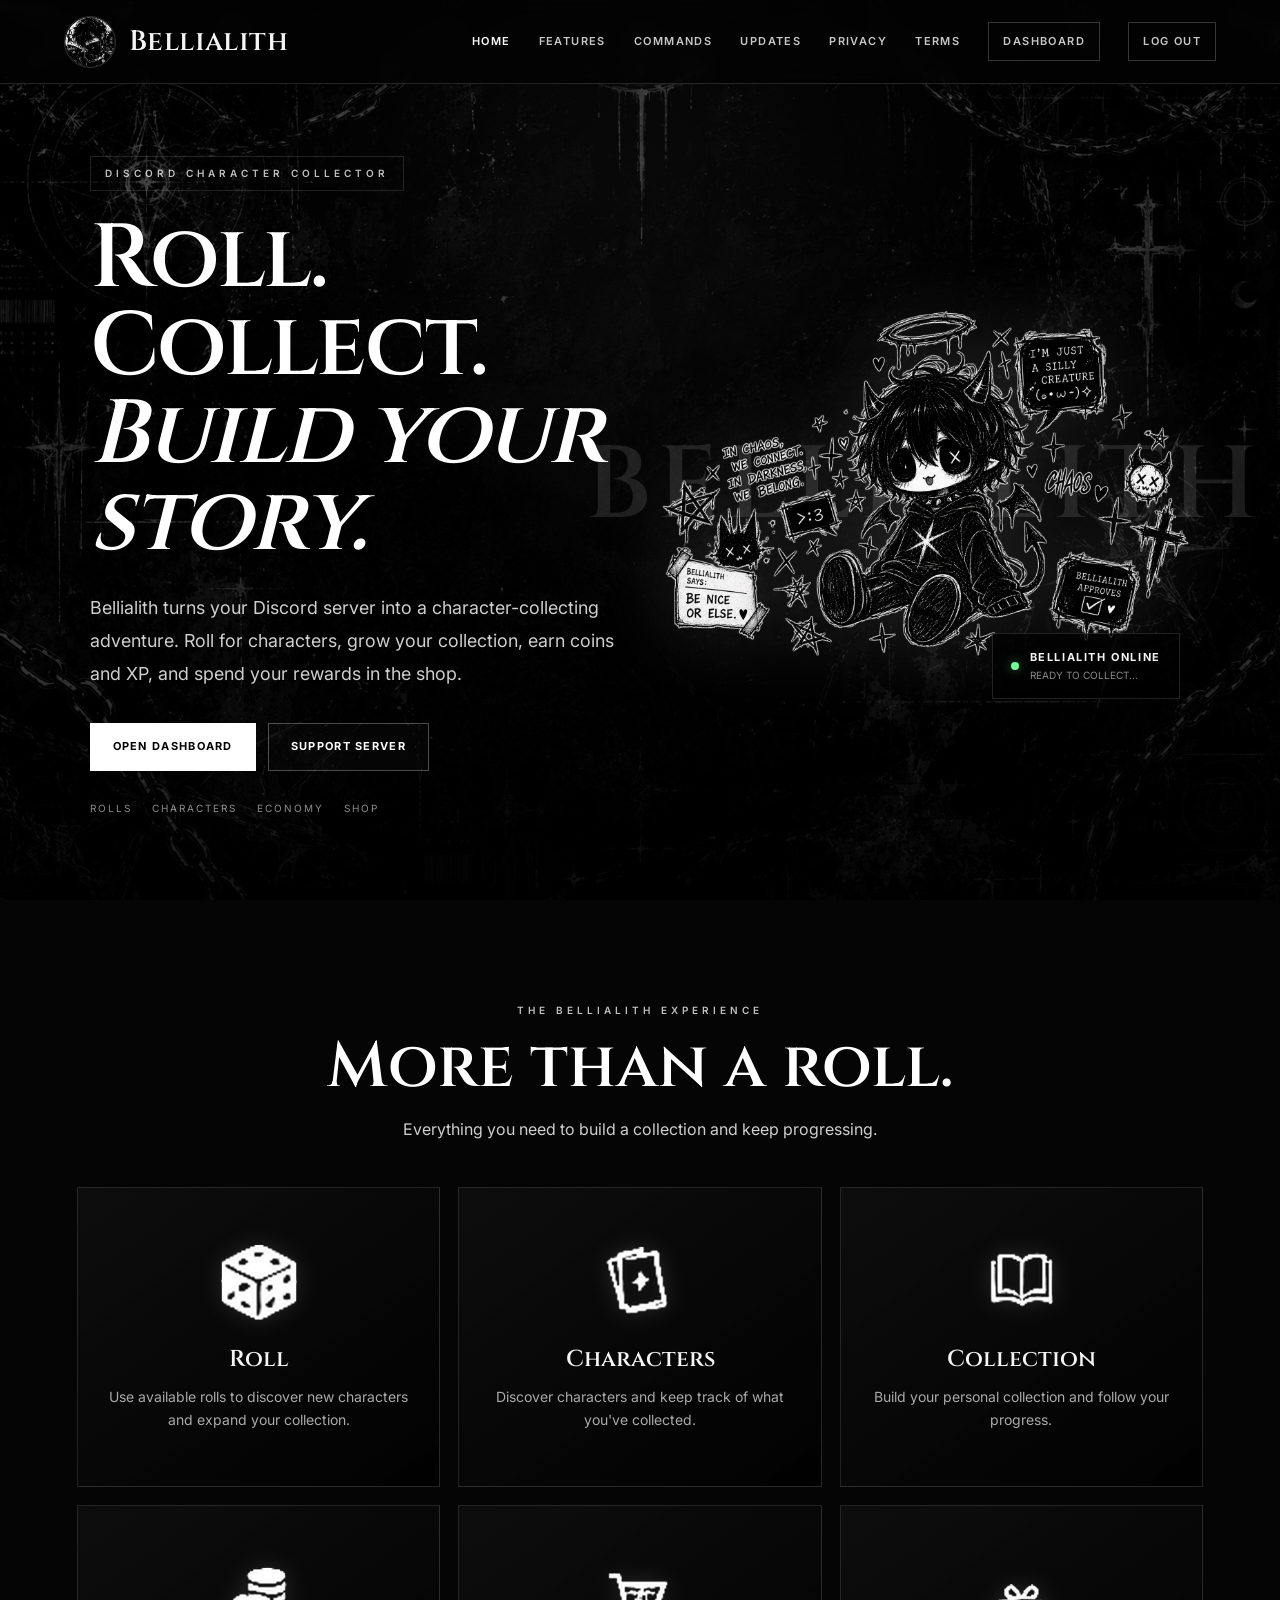
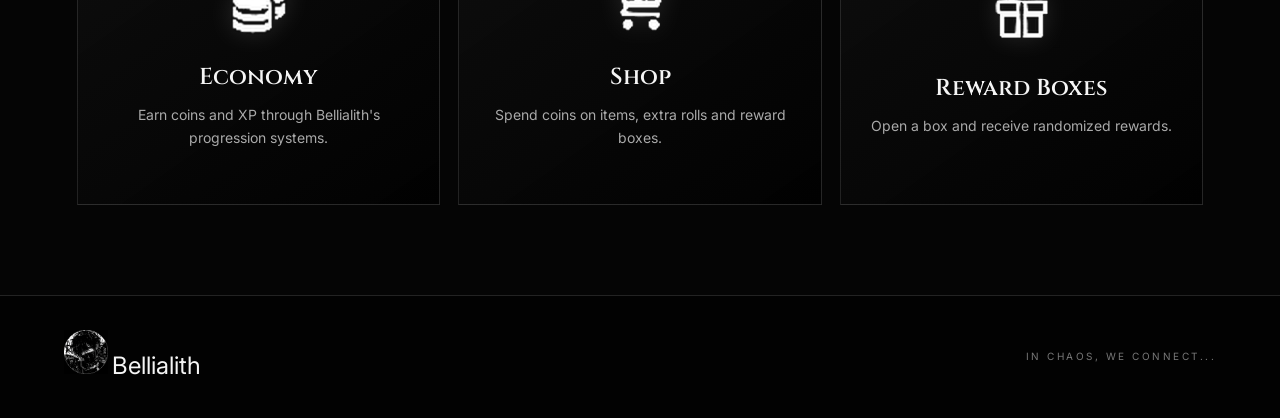
==== commit 55a64218: "Update Bellialith website" ====
--- a/index.html
+++ b/index.html
@@ -1,187 +1,377 @@
 <!DOCTYPE html>
 <html lang="en">
+
 <head>
-<meta charset="UTF-8">
-<meta name="viewport" content="width=device-width, initial-scale=1.0">
-
-<title>Bellialith</title>
-
-<link rel="preconnect" href="https://fonts.googleapis.com">
-<link rel="preconnect" href="https://fonts.gstatic.com" crossorigin>
-
-<link href="https://fonts.googleapis.com/css2?family=Cinzel:wght@400;500;600;700&family=Inter:wght@300;400;500;600&display=swap" rel="stylesheet">
-
-<link rel="stylesheet" href="style.css">
+    <meta charset="UTF-8">
+    <meta name="viewport" content="width=device-width, initial-scale=1.0">
+
+    <title>Bellialith</title>
+
+    <link rel="preconnect" href="https://fonts.googleapis.com">
+    <link rel="preconnect" href="https://fonts.gstatic.com" crossorigin>
+
+    <link
+        href="https://fonts.googleapis.com/css2?family=Cinzel:wght@400;500;600;700&family=Inter:wght@300;400;500;600&display=swap"
+        rel="stylesheet">
+
+    <link rel="stylesheet" href="style.css?v=3">
 </head>
 
-<body>
-
-<div class="background-layer"></div>
-<div class="overlay-layer"></div>
-
-<header class="navbar">
-
-<div class="logo-area">
-
-<img src="assets/bellialith-pfp.png" alt="Bellialith">
-
-<h1>Bellialith</h1>
-
-</div>
-
-<nav>
-
-<a href="#">Home</a>
-<a href="#">Features</a>
-<a href="commands.html">Commands</a>
-<a href="#">Updates</a>
-<a href="#">Privacy</a>
-<a href="#">Terms</a>
-
-<a href="#" class="discord-btn">
-
-<img
-src="assets/discordlogo.png"
-alt="Discord">
-
-<span>ADD TO DISCORD</span>
-
-</a>
-
+<body id="top">
+
+    <!-- =========================================
+         BACKGROUND
+    ========================================== -->
+
+    <div class="background-layer"></div>
+    <div class="overlay-layer"></div>
+
+
+    <!-- =========================================
+         NAVBAR
+    ========================================== -->
+
+    <header class="site-header">
+    <div class="nav-container">
+        <a href="/" class="brand">
+            <img src="assets/bellialith_store.png" alt="Bellialith">
+            <span>Bellialith</span>
+        </a>
+        <nav class="site-nav">
+                <a href="/" class="active">Home</a>
+                <a href="/features" class="">Features</a>
+                <a href="/commands" class="">Commands</a>
+                <a href="/updates" class="">Updates</a>
+                <a href="/privacy" class="">Privacy</a>
+                <a href="/terms" class="">Terms</a>
+            <a href="/dashboard" class="nav-dashboard">Dashboard</a>
+            <a href="/auth/logout" class="nav-logout">Log out</a>
+        </nav>
+    </div>
 </header>
 
-<section class="hero">
-
-<div class="hero-left">
-
-<div class="eyebrow">
-DISCORD CHARACTER COLLECTOR
-</div>
-
-<h2>
-Roll. Collect.<br>
-<span>Build your story.</span>
-</h2>
-
-<p>
-Bellialith turns your Discord server into a character-collecting adventure.
-Roll for characters, grow your collection, earn coins and XP, and spend your rewards in the shop.
-</p>
-
-<div class="hero-buttons">
-
-<a href="#" class="main-btn">
-ADD BELLIALITH
-</a>
-
-<a href="#" class="secondary-btn">
-SUPPORT SERVER
-</a>
-
-</div>
-
-<div class="mini-features">
-
-<span>ROLLS</span>
-<span>CHARACTERS</span>
-<span>ECONOMY</span>
-<span>SHOP</span>
-
-</div>
-
-</div>
-
-<div class="hero-right">
-
-<div class="floating-name">
-BELLIALITH
-</div>
-
-<img
-src="assets/bellialith-chibi.png"
-class="bellialith-art"
-alt="Bellialith">
-
-<div class="status-box">
-
-<div class="online-dot"></div>
-
-<div>
-<h4>BELLIALITH ONLINE</h4>
-<p>READY TO COLLECT...</p>
-</div>
-
-</div>
-
-</div>
-
-</section>
-
-<section class="experience">
-
-<div class="section-tag">
-THE BELLIALITH EXPERIENCE
-</div>
-
-<h3>
-More than a roll.
-</h3>
-
-<p>
-Everything you need to build a collection and keep progressing.
-</p>
-
-<div class="feature-grid">
-
-<div class="feature-card">
-<h4>Roll</h4>
-<p>Use available rolls to discover new characters and expand your collection.</p>
-</div>
-
-<div class="feature-card">
-<h4>Characters</h4>
-<p>Discover characters and keep track of what you've collected.</p>
-</div>
-
-<div class="feature-card">
-<h4>Collection</h4>
-<p>Build your personal collection and follow your progress.</p>
-</div>
-
-<div class="feature-card">
-<h4>Economy</h4>
-<p>Earn coins and XP through Bellialith's progression systems.</p>
-</div>
-
-<div class="feature-card">
-<h4>Shop</h4>
-<p>Spend coins on items, extra rolls and reward boxes.</p>
-</div>
-
-<div class="feature-card">
-<h4>Reward Boxes</h4>
-<p>Open a box and receive randomized rewards.</p>
-</div>
-
-</div>
-
-</section>
-
-<footer>
-
-<div class="footer-logo">
-
-<img src="assets/bellialith-pfp.png">
-
-<span>Bellialith</span>
-
-</div>
-
-<p>
-IN CHAOS, WE CONNECT...
-</p>
-
-</footer>
+
+    <!-- =========================================
+         HERO
+    ========================================== -->
+
+    <section class="hero">
+
+        <div class="hero-left">
+
+            <div class="eyebrow">
+                DISCORD CHARACTER COLLECTOR
+            </div>
+
+
+            <h2>
+                Roll. Collect.<br>
+                <span>Build your story.</span>
+            </h2>
+
+
+            <p>
+                Bellialith turns your Discord server into a
+                character-collecting adventure.
+
+                Roll for characters, grow your collection,
+                earn coins and XP, and spend your rewards
+                in the shop.
+            </p>
+
+
+            <!-- HERO BUTTONS -->
+
+            <div class="hero-buttons">
+
+                <!-- ADD BELLIALITH -->
+
+                <a href="/dashboard" class="main-btn">OPEN DASHBOARD</a>
+
+
+                <!-- SUPPORT SERVER -->
+
+                <a
+                    href="https://discord.gg/EyUWZgh5Bt"
+                    class="secondary-btn"
+                    target="_blank"
+                    rel="noopener noreferrer">
+
+                    SUPPORT SERVER
+
+                </a>
+
+            </div>
+
+
+            <!-- MINI FEATURES -->
+
+            <div class="mini-features">
+
+                <span>
+                    ROLLS
+                </span>
+
+                <span>
+                    CHARACTERS
+                </span>
+
+                <span>
+                    ECONOMY
+                </span>
+
+                <span>
+                    SHOP
+                </span>
+
+            </div>
+
+        </div>
+
+
+        <!-- =========================================
+             HERO RIGHT
+        ========================================== -->
+
+        <div class="hero-right">
+
+            <div class="floating-name">
+                BELLIALITH
+            </div>
+
+
+            <img
+                src="assets/bellialith-chibi.png"
+                class="bellialith-art"
+                alt="Bellialith">
+
+
+            <div class="status-box">
+
+                <div class="online-dot"></div>
+
+                <div>
+
+                    <h4>
+                        BELLIALITH ONLINE
+                    </h4>
+
+                    <p>
+                        READY TO COLLECT...
+                    </p>
+
+                </div>
+
+            </div>
+
+        </div>
+
+    </section>
+
+
+    <!-- =========================================
+         EXPERIENCE
+    ========================================== -->
+
+    <section class="experience">
+
+        <div class="section-tag">
+            THE BELLIALITH EXPERIENCE
+        </div>
+
+
+        <h3>
+            More than a roll.
+        </h3>
+
+
+        <p class="experience-description">
+            Everything you need to build a collection
+            and keep progressing.
+        </p>
+
+
+        <!-- =========================================
+             FEATURE CARDS
+        ========================================== -->
+
+        <div class="feature-grid">
+
+
+            <!-- ROLL -->
+
+            <div class="feature-card">
+
+                <div class="feature-icon">
+
+                    <img
+                        src="assets/RollLogo.png"
+                        alt="Roll">
+
+                </div>
+
+                <h4>
+                    Roll
+                </h4>
+
+                <p>
+                    Use available rolls to discover
+                    new characters and expand your collection.
+                </p>
+
+            </div>
+
+
+            <!-- CHARACTERS -->
+
+            <div class="feature-card">
+
+                <div class="feature-icon">
+
+                    <img
+                        src="assets/CharactersLogo.png"
+                        alt="Characters">
+
+                </div>
+
+                <h4>
+                    Characters
+                </h4>
+
+                <p>
+                    Discover characters and keep track
+                    of what you've collected.
+                </p>
+
+            </div>
+
+
+            <!-- COLLECTION -->
+
+            <div class="feature-card">
+
+                <div class="feature-icon">
+
+                    <img
+                        src="assets/CollectionLogo.png"
+                        alt="Collection">
+
+                </div>
+
+                <h4>
+                    Collection
+                </h4>
+
+                <p>
+                    Build your personal collection
+                    and follow your progress.
+                </p>
+
+            </div>
+
+
+            <!-- ECONOMY -->
+
+            <div class="feature-card">
+
+                <div class="feature-icon">
+
+                    <img
+                        src="assets/EconomyLogo.png"
+                        alt="Economy">
+
+                </div>
+
+                <h4>
+                    Economy
+                </h4>
+
+                <p>
+                    Earn coins and XP through
+                    Bellialith's progression systems.
+                </p>
+
+            </div>
+
+
+            <!-- SHOP -->
+
+            <div class="feature-card">
+
+                <div class="feature-icon">
+
+                    <img
+                        src="assets/ShopLogo.png"
+                        alt="Shop">
+
+                </div>
+
+                <h4>
+                    Shop
+                </h4>
+
+                <p>
+                    Spend coins on items,
+                    extra rolls and reward boxes.
+                </p>
+
+            </div>
+
+
+            <!-- REWARD BOXES -->
+
+            <div class="feature-card">
+
+                <div class="feature-icon">
+
+                    <img
+                        src="assets/RewardBoxesLogo.png"
+                        alt="Reward Boxes">
+
+                </div>
+
+                <h4>
+                    Reward Boxes
+                </h4>
+
+                <p>
+                    Open a box and receive
+                    randomized rewards.
+                </p>
+
+            </div>
+
+        </div>
+
+    </section>
+
+
+    <!-- =========================================
+         FOOTER
+    ========================================== -->
+
+    <footer>
+
+        <div class="footer-logo">
+
+            <img
+                src="assets/bellialith-pfp.png"
+                alt="Bellialith">
+
+            <span>
+                Bellialith
+            </span>
+
+        </div>
+
+
+        <p>
+            IN CHAOS, WE CONNECT...
+        </p>
+
+    </footer>
+
 
 </body>
+
 </html>
--- a/style.css
+++ b/style.css
@@ -1,405 +1,416 @@
 @import url('https://fonts.googleapis.com/css2?family=Cinzel:wght@400;500;600;700&family=Inter:wght@300;400;500;600&display=swap');
 
-*{
-margin:0;
-padding:0;
-box-sizing:border-box;
-}
-
-body{
-background:#000;
-color:white;
-font-family:'Inter',sans-serif;
-overflow-x:hidden;
-position:relative;
-}
-
-.background-layer{
-position:fixed;
-inset:0;
-
-background:
-linear-gradient(rgba(0,0,0,.20), rgba(0,0,0,.55)), url("assets/bellialith-background.jpg");
-
-background-size:cover;
-background-position:center;
-
-z-index:-3;
-}
-
-
-.overlay-layer{
-    position:fixed;
-    inset:0;
-    z-index:-2;
-    pointer-events:none;
-}
-
-.overlay-layer::before{display:none;}
-
-
-
-.navbar{
-width:100%;
-height:90px;
-
-display:flex;
-justify-content:space-between;
-align-items:center;
-
-padding:0 80px;
-
-border-bottom:1px solid rgba(255,255,255,.08);
-
-backdrop-filter:blur(3px);
-}
-
-.logo-area{
-display:flex;
-align-items:center;
-gap:15px;
-}
-
-.logo-area img{
-width:58px;
-height:58px;
-border-radius:50%;
-}
-
-.logo-area h1{
-font-family:'Cinzel';
-font-size:34px;
-font-weight:600;
-}
-
-nav{
-display:flex;
-gap:38px;
-}
-
-nav a{
-text-decoration:none;
-color:white;
-letter-spacing:1px;
-font-size:14px;
-text-transform:uppercase;
-}
-
-.discord-btn{
-display:flex;
-align-items:center;
-gap:12px;
-
-text-decoration:none;
-color:white;
-
-border:1px solid rgba(255,255,255,.3);
-
-padding:14px 28px;
-
-transition:.3s;
-}
-
-.discord-btn img{
-width:22px;
-height:22px;
-object-fit:contain;
-}
-
-.discord-btn:hover{
-background:white;
-color:black;
-}
-
-.hero{
-min-height:85vh;
-
-display:grid;
-grid-template-columns:1fr 1fr;
-
-align-items:center;
-
-padding:40px 100px;
-}
-
-.eyebrow{
-display:inline-block;
-
-padding:10px 20px;
-
-border:1px solid rgba(255,255,255,.2);
-
-letter-spacing:3px;
-font-size:12px;
-
-margin-bottom:30px;
-}
-
-.hero-left h2{
-font-family:'Cinzel';
-font-size:96px;
-line-height:.95;
-margin-bottom:25px;
-}
-
-.hero-left h2 span{
-font-style:italic;
-}
-
-.hero-left p{
-max-width:700px;
-font-size:21px;
-line-height:1.8;
-color:#d4d4d4;
-
-margin-bottom:35px;
-}
-
-.hero-buttons{
-display:flex;
-gap:20px;
-margin-bottom:40px;
-}
-
+:root {
+    --bg: #050505;
+    --panel: rgba(7, 7, 7, .76);
+    --panel-soft: rgba(255, 255, 255, .035);
+    --line: rgba(255, 255, 255, .13);
+    --line-strong: rgba(255, 255, 255, .28);
+    --text: #f5f5f5;
+    --muted: #aaa;
+    --muted-strong: #cfcfcf;
+}
+
+* { box-sizing: border-box; margin: 0; padding: 0; }
+html { scroll-behavior: smooth; }
+body {
+    min-height: 100vh;
+    overflow-x: hidden;
+    background: var(--bg);
+    color: var(--text);
+    font-family: 'Inter', sans-serif;
+    line-height: 1.5;
+}
+
+a,
+a:visited { color: inherit; }
+a { text-decoration: none; }
+button, a { -webkit-tap-highlight-color: transparent; }
+
+.background-layer,
+.overlay-layer {
+    position: fixed;
+    inset: 0;
+    pointer-events: none;
+}
+.background-layer {
+    z-index: -3;
+    background-image:
+        linear-gradient(rgba(0,0,0,.62), rgba(0,0,0,.84)),
+        url('assets/bellialith-background.jpg');
+    background-size: cover;
+    background-position: center;
+    background-repeat: no-repeat;
+}
+.overlay-layer {
+    z-index: -2;
+    background: radial-gradient(circle at 50% 18%, rgba(255,255,255,.035), transparent 42%);
+}
+
+/* Shared header */
+.site-header {
+    width: 100%;
+    min-height: 84px;
+    display: flex;
+    align-items: center;
+    justify-content: space-between;
+    gap: 32px;
+    padding: 14px clamp(24px, 5vw, 80px);
+    border-bottom: 1px solid var(--line);
+    background: rgba(3,3,3,.78);
+    backdrop-filter: blur(12px);
+    position: relative;
+    z-index: 10;
+}
+.nav-container {
+    width: 100%;
+    display: flex;
+    align-items: center;
+    justify-content: space-between;
+    gap: 32px;
+}
+.brand {
+    display: inline-flex;
+    align-items: center;
+    gap: 13px;
+    flex: 0 0 auto;
+    color: var(--text) !important;
+    text-decoration: none !important;
+}
+.brand img {
+    width: 52px;
+    height: 52px;
+    border-radius: 50%;
+    object-fit: cover;
+    border: 1px solid rgba(255,255,255,.18);
+}
+.brand span,
+.logo-area h1 {
+    font-family: 'Cinzel', serif;
+    font-size: 28px;
+    font-weight: 600;
+    letter-spacing: .4px;
+    color: var(--text);
+}
+.logo-area {
+    display: flex;
+    align-items: center;
+    gap: 13px;
+}
+.logo-area img {
+    width: 52px;
+    height: 52px;
+    border-radius: 50%;
+    object-fit: cover;
+    border: 1px solid rgba(255,255,255,.18);
+}
+.site-nav,
+.main-nav {
+    display: flex;
+    align-items: center;
+    justify-content: flex-end;
+    gap: clamp(14px, 2.2vw, 30px);
+    flex-wrap: wrap;
+}
+.site-nav a,
+.main-nav a {
+    color: rgba(255,255,255,.78) !important;
+    text-decoration: none !important;
+    text-transform: uppercase;
+    letter-spacing: 1.4px;
+    font-size: 11px;
+    font-weight: 600;
+    transition: color .2s ease, opacity .2s ease;
+}
+.site-nav a:hover,
+.main-nav a:hover,
+.site-nav a.active,
+.main-nav a.active {
+    color: #fff !important;
+    opacity: 1;
+}
+.nav-dashboard,
+.nav-logout {
+    padding: 10px 14px;
+    border: 1px solid rgba(255,255,255,.2);
+}
+.nav-dashboard:hover,
+.nav-logout:hover {
+    background: #fff;
+    color: #000 !important;
+}
+.auth-header .nav-container { justify-content: space-between; }
+.auth-header-links {
+    display: flex;
+    gap: 22px;
+}
+.auth-header-links a {
+    color: rgba(255,255,255,.68) !important;
+    text-transform: uppercase;
+    letter-spacing: 1.2px;
+    font-size: 11px;
+}
+.auth-header-links a:hover { color: #fff !important; }
+
+/* Home / feature presentation */
+.hero {
+    min-height: 82vh;
+    display: grid;
+    grid-template-columns: minmax(0, 1fr) minmax(0, 1fr);
+    align-items: center;
+    gap: 40px;
+    padding: 72px clamp(24px, 7vw, 110px) 90px;
+}
+.hero-left { max-width: 760px; }
+.eyebrow,
+.section-tag {
+    display: inline-block;
+    color: rgba(255,255,255,.75);
+    text-transform: uppercase;
+    letter-spacing: 4px;
+    font-size: 10px;
+    font-weight: 600;
+}
+.eyebrow {
+    padding: 9px 14px;
+    border: 1px solid var(--line);
+    margin-bottom: 25px;
+}
+.hero-left h2,
+.experience h3,
+.page-hero h1,
+.legal-page h1,
+.dashboard-hero h1 {
+    font-family: 'Cinzel', serif;
+    color: #fff;
+    font-weight: 600;
+}
+.hero-left h2 {
+    font-size: clamp(52px, 7vw, 92px);
+    line-height: .98;
+    letter-spacing: -2px;
+    margin-bottom: 24px;
+}
+.hero-left h2 span { font-style: italic; }
+.hero-left > p {
+    max-width: 690px;
+    color: var(--muted-strong);
+    font-size: clamp(16px, 1.4vw, 19px);
+    line-height: 1.85;
+    margin-bottom: 32px;
+}
+.hero-buttons { display: flex; flex-wrap: wrap; gap: 12px; margin-bottom: 30px; }
 .main-btn,
-.secondary-btn{
-padding:18px 35px;
-text-decoration:none;
-letter-spacing:1px;
-font-weight:600;
-}
-
-.main-btn{
-background:white;
-color:black;
-}
-
-.secondary-btn{
-border:1px solid rgba(255,255,255,.2);
-color:white;
-}
-
-.hero-right{
-position:relative;
-
-display:flex;
-justify-content:center;
-align-items:center;
-}
-
-.floating-name{
-position:absolute;
-
-font-size:120px;
-
-font-family:'Cinzel';
-
-opacity:.18;
-
-letter-spacing:8px;
-
-z-index:1;
-}
-
-.bellialith-art{
-width:1050px;
-max-width:none;
-
-position:relative;
-
-z-index:2;
-
-animation:float 6s ease-in-out infinite;
-
-filter:
-drop-shadow(0 0 40px rgba(255,255,255,.15));
-}
-
-.status-box{
-position:absolute;
-
-right:0;
-bottom:70px;
-
-display:flex;
-align-items:center;
-gap:12px;
-
-padding:18px 22px;
-
-background:rgba(0,0,0,.7);
-
-border:1px solid rgba(255,255,255,.15);
-
-z-index:3;
-}
-
-.online-dot{
-width:10px;
-height:10px;
-
-background:#00ff55;
-border-radius:50%;
-}
-
-.status-box h4{
-font-size:14px;
-letter-spacing:2px;
-}
-
-.status-box p{
-font-size:12px;
-color:#aaa;
-}
-
-.mini-features{
-display:flex;
-gap:25px;
-}
-
-.mini-features span{
-opacity:.75;
-letter-spacing:2px;
-font-size:13px;
-}
-
-.experience{
-padding:120px 100px;
-text-align:center;
-}
-
-.section-tag{
-letter-spacing:5px;
-font-size:12px;
-
-opacity:.8;
-
-margin-bottom:20px;
-}
-
-.experience h3{
-font-family:'Cinzel';
-font-size:72px;
-
-margin-bottom:15px;
-}
-
-.experience p{
-color:#cfcfcf;
-margin-bottom:50px;
-}
-
-.feature-grid{
-display:grid;
-
-grid-template-columns:repeat(3,1fr);
-
-gap:25px;
-}
-
-.feature-card{
-background:rgba(0,0,0,.55);
-
-border:1px solid rgba(255,255,255,.15);
-
-padding:40px;
-
-transition:.3s;
-}
-
-.feature-card:hover{
-transform:translateY(-6px);
-
-border-color:white;
-}
-
-.feature-card h4{
-font-family:'Cinzel';
-font-size:28px;
-
-margin-bottom:15px;
-}
-
-.feature-card p{
-line-height:1.7;
-}
-
-footer{
-padding:60px;
-
-display:flex;
-justify-content:space-between;
-align-items:center;
-
-border-top:1px solid rgba(255,255,255,.08);
-}
-
-.footer-logo{
-display:flex;
-align-items:center;
-gap:15px;
-}
-
-.footer-logo img{
-width:50px;
-height:50px;
-border-radius:50%;
-}
-
-.footer-logo span{
-font-family:'Cinzel';
-font-size:30px;
-}
-
-@keyframes float{
-
-0%{
-transform:translateY(0px);
-}
-
-50%{
-transform:translateY(-15px);
-}
-
-100%{
-transform:translateY(0px);
-}
-
-}
-
-@media(max-width:1200px){
-
-.hero{
-grid-template-columns:1fr;
-text-align:center;
-}
-
-.hero-left{
-margin-bottom:60px;
-}
-
-.hero-left p{
-margin:auto auto 35px;
-}
-
-.hero-buttons{
-justify-content:center;
-}
-
-.mini-features{
-justify-content:center;
-}
-
-.feature-grid{
-grid-template-columns:1fr;
-}
-
-.hero-left h2{
-font-size:64px;
-}
-
-.bellialith-art{
-width:550px;
-}
-
-}+.secondary-btn {
+    display: inline-flex;
+    align-items: center;
+    justify-content: center;
+    min-height: 48px;
+    padding: 0 22px;
+    border: 1px solid var(--line-strong);
+    text-transform: uppercase;
+    letter-spacing: 1.3px;
+    font-size: 11px;
+    font-weight: 700;
+    transition: transform .2s ease, background .2s ease, color .2s ease, border-color .2s ease;
+}
+.main-btn { background: #fff; color: #000 !important; border-color: #fff; }
+.secondary-btn { color: #fff !important; background: rgba(255,255,255,.02); }
+.main-btn:hover,
+.secondary-btn:hover { transform: translateY(-2px); }
+.secondary-btn:hover { background: #fff; color: #000 !important; border-color: #fff; }
+.mini-features { display: flex; flex-wrap: wrap; gap: 20px; }
+.mini-features span { color: rgba(255,255,255,.55); font-size: 10px; letter-spacing: 2px; }
+.hero-right { min-height: 560px; position: relative; display: flex; align-items: center; justify-content: center; }
+.floating-name { position: absolute; font: 600 clamp(64px, 8vw, 125px)/1 'Cinzel', serif; letter-spacing: 7px; color: #fff; opacity: .11; white-space: nowrap; }
+.bellialith-art { width: min(800px, 100%); position: relative; z-index: 2; filter: drop-shadow(0 0 42px rgba(255,255,255,.14)); animation: float 6s ease-in-out infinite; }
+.status-box { position: absolute; right: 2%; bottom: 12%; z-index: 3; display: flex; align-items: center; gap: 11px; padding: 15px 18px; background: rgba(0,0,0,.72); border: 1px solid var(--line); }
+.online-dot { width: 8px; height: 8px; border-radius: 50%; background: #6cff9a; box-shadow: 0 0 12px rgba(108,255,154,.5); }
+.status-box h4 { font-size: 11px; letter-spacing: 1.6px; }
+.status-box p { color: #888; font-size: 10px; margin-top: 2px; }
+
+.experience { padding: 90px clamp(24px, 6vw, 90px); text-align: center; }
+.experience h3 { font-size: clamp(42px, 5vw, 70px); line-height: 1.05; margin: 14px 0 16px; }
+.experience-description { max-width: 700px; margin: 0 auto 46px; color: var(--muted-strong); }
+.feature-grid { width: min(1320px, 100%); margin: 0 auto; display: grid; grid-template-columns: repeat(3, minmax(0, 1fr)); gap: 18px; }
+.feature-card {
+    min-height: 300px;
+    display: flex;
+    flex-direction: column;
+    align-items: center;
+    justify-content: center;
+    padding: 38px 30px;
+    position: relative;
+    overflow: hidden;
+    background: linear-gradient(145deg, rgba(255,255,255,.035), rgba(0,0,0,.65));
+    border: 1px solid var(--line);
+    transition: transform .25s ease, border-color .25s ease, background .25s ease;
+}
+.feature-card:hover { transform: translateY(-5px); border-color: var(--line-strong); background: rgba(0,0,0,.72); }
+.feature-icon { width: 82px; height: 82px; margin-bottom: 20px; display: grid; place-items: center; }
+.feature-icon img { width: 100%; height: 100%; object-fit: contain; filter: drop-shadow(0 0 12px rgba(255,255,255,.12)); transition: transform .25s ease; }
+.feature-card:hover .feature-icon img { transform: scale(1.08); }
+.feature-card h4 { font: 600 23px 'Cinzel', serif; margin-bottom: 10px; }
+.feature-card p { max-width: 320px; color: #aaa; line-height: 1.7; font-size: 14px; }
+
+/* Documentation pages */
+.docs-page {
+    width: min(1180px, calc(100% - 48px));
+    margin: 0 auto;
+    padding: 76px 0 100px;
+}
+.page-hero { max-width: 760px; margin-bottom: 62px; }
+.page-hero h1 { font-size: clamp(54px, 7vw, 88px); line-height: .95; margin: 18px 0 18px; text-transform: uppercase; }
+.page-hero p { color: var(--muted-strong); font-size: 16px; line-height: 1.8; }
+.command-section { margin-top: 54px; }
+.command-section > h2 {
+    display: flex;
+    align-items: center;
+    gap: 10px;
+    font: 600 clamp(25px, 3vw, 34px) 'Cinzel', serif;
+    margin-bottom: 18px;
+}
+.command-grid { display: grid; grid-template-columns: repeat(2, minmax(0, 1fr)); gap: 14px; }
+.command-card,
+.update-card {
+    min-height: 138px;
+    padding: 25px 26px;
+    background: linear-gradient(145deg, rgba(255,255,255,.035), rgba(0,0,0,.66));
+    border: 1px solid var(--line);
+    transition: transform .22s ease, border-color .22s ease, background .22s ease;
+}
+.command-card:hover,
+.update-card:hover { transform: translateY(-3px); border-color: var(--line-strong); background: rgba(0,0,0,.76); }
+.command-card code {
+    display: inline-block;
+    margin-bottom: 12px;
+    padding: 5px 8px;
+    background: rgba(255,255,255,.07);
+    border: 1px solid rgba(255,255,255,.12);
+    color: #fff;
+    font: 600 13px/1.2 'Inter', sans-serif;
+}
+.command-card p,
+.update-card p { color: #aaa; line-height: 1.7; font-size: 14px; }
+.updates-grid { display: grid; grid-template-columns: repeat(2, minmax(0,1fr)); gap: 16px; }
+.update-card { min-height: 205px; }
+.update-card small { display: block; margin-bottom: 14px; color: #888; letter-spacing: 2.4px; font-size: 9px; font-weight: 700; }
+.update-card h2 { font: 600 26px 'Cinzel', serif; margin-bottom: 12px; }
+.updates-cta {
+    margin-top: 74px;
+    padding: 76px 24px;
+    text-align: center;
+    border-top: 1px solid var(--line);
+    border-bottom: 1px solid var(--line);
+}
+.updates-cta h2 { font: 600 clamp(40px, 5vw, 64px) 'Cinzel', serif; margin: 14px 0; }
+.updates-cta p { color: #aaa; max-width: 650px; margin: 0 auto 28px; }
+.updates-cta .hero-buttons { justify-content: center; margin-bottom: 0; }
+
+/* Legal */
+.legal-page { width: min(960px, calc(100% - 48px)); margin: 0 auto; padding: 78px 0 110px; }
+.legal-page h1 { font-size: clamp(48px, 6vw, 72px); margin: 16px 0 10px; }
+.legal-page .muted { color: #777; font-size: 12px; letter-spacing: 1px; margin-bottom: 44px; }
+.legal-page h2 { font: 600 28px 'Cinzel', serif; margin: 42px 0 13px; }
+.legal-page p,
+.legal-page li { color: #bbb; font-size: 15px; line-height: 1.85; }
+.legal-page p { margin-bottom: 18px; }
+.legal-page ul { padding-left: 24px; margin-bottom: 22px; }
+.legal-page a:not(.brand) { color: #fff !important; text-decoration: underline; text-underline-offset: 3px; }
+.legal-page a:not(.brand):hover { opacity: .7; }
+
+/* Footer */
+.site-footer,
+footer {
+    width: 100%;
+    display: flex;
+    align-items: center;
+    justify-content: space-between;
+    gap: 24px;
+    padding: 34px clamp(24px, 5vw, 80px);
+    border-top: 1px solid var(--line);
+    background: rgba(0,0,0,.42);
+}
+.site-footer .brand img,
+.footer-logo img { width: 44px; height: 44px; }
+.site-footer .brand span,
+.footer-logo span { font-size: 24px; }
+.site-footer p,
+footer p { color: #777; font-size: 10px; letter-spacing: 2.5px; }
+.footer-links { display: flex; flex-wrap: wrap; justify-content: flex-end; gap: 20px; }
+.footer-links a { color: #aaa !important; text-transform: uppercase; letter-spacing: 1.2px; font-size: 10px; }
+.footer-links a:hover { color: #fff !important; }
+
+/* Login */
+.login-page { min-height: calc(100vh - 84px); display: flex; align-items: center; justify-content: center; padding: 70px 24px 90px; }
+.login-container { width: min(520px, 100%); }
+.login-card { padding: 50px 46px; text-align: center; background: rgba(0,0,0,.72); border: 1px solid var(--line); backdrop-filter: blur(12px); }
+.login-logo { width: 72px; height: 72px; object-fit: cover; border-radius: 50%; border: 1px solid var(--line-strong); margin-bottom: 22px; }
+.login-card h1 { font-size: 40px; margin-bottom: 10px; }
+.login-subtitle { color: #aaa; max-width: 390px; margin: 0 auto 30px; line-height: 1.7; font-size: 14px; }
+.discord-login-button { width: 100%; min-height: 54px; display: flex; align-items: center; justify-content: center; gap: 10px; background: #5865f2; color: #fff !important; border: 1px solid rgba(255,255,255,.1); font-size: 12px; font-weight: 700; letter-spacing: 1px; transition: transform .2s ease, background .2s ease; }
+.discord-login-button:hover { background: #4d5be4; transform: translateY(-2px); }
+.login-security { margin-top: 28px; padding-top: 24px; border-top: 1px solid var(--line); }
+.login-security h2 { font-size: 12px; text-transform: uppercase; letter-spacing: 1.7px; margin-bottom: 10px; }
+.login-security p { color: #777; font-size: 12px; line-height: 1.7; }
+.login-links { display: flex; justify-content: center; flex-wrap: wrap; gap: 20px; margin-top: 22px; }
+.login-links a { color: #888 !important; font-size: 11px; }
+.login-links a:hover { color: #fff !important; }
+.login-note { margin-top: 22px; color: #555; font-size: 10px; line-height: 1.6; }
+.login-message { margin-top: 16px; padding: 11px 13px; border: 1px solid rgba(255,90,90,.25); background: rgba(100,0,0,.18); color: #d5a5a5; font-size: 11px; }
+
+/* Dashboard */
+.dashboard-page { width: min(1050px, calc(100% - 48px)); margin: 0 auto; padding: 78px 0 110px; }
+.dashboard-hero { margin-bottom: 30px; }
+.dashboard-hero h1 { font-size: clamp(46px, 6vw, 72px); line-height: 1; margin: 15px 0 10px; }
+.dashboard-hero p { color: #aaa; }
+.account-card { display: grid; grid-template-columns: 92px 1fr auto; align-items: center; gap: 24px; padding: 28px; background: rgba(0,0,0,.68); border: 1px solid var(--line); }
+.account-avatar { width: 92px; height: 92px; border-radius: 50%; object-fit: cover; border: 1px solid var(--line); }
+.account-info h2 { font: 600 25px 'Cinzel', serif; margin-bottom: 5px; }
+.account-id { color: #777; font-size: 11px; word-break: break-all; }
+.account-status { display: inline-flex; align-items: center; gap: 7px; margin-top: 12px; color: #aaa; font-size: 11px; }
+.account-status::before { content: ''; width: 7px; height: 7px; border-radius: 50%; background: #6cff9a; }
+.dashboard-actions { display: flex; justify-content: flex-end; gap: 10px; flex-wrap: wrap; }
+.dashboard-button { display: inline-flex; align-items: center; justify-content: center; min-height: 42px; padding: 0 16px; border: 1px solid var(--line-strong); color: #fff !important; background: rgba(255,255,255,.03); font-size: 11px; font-weight: 700; text-transform: uppercase; letter-spacing: 1px; }
+.dashboard-button:hover { background: #fff; color: #000 !important; }
+.dashboard-button.primary { background: #fff; color: #000 !important; }
+.coming-card { margin-top: 18px; padding: 25px 28px; background: rgba(0,0,0,.55); border: 1px solid var(--line); }
+.coming-card h3 { font: 600 22px 'Cinzel', serif; margin-bottom: 8px; }
+.coming-card p { color: #888; font-size: 13px; line-height: 1.75; }
+
+@keyframes float { 0%,100% { transform: translateY(0); } 50% { transform: translateY(-12px); } }
+
+@media (max-width: 1050px) {
+    .site-header { align-items: flex-start; flex-direction: column; }
+    .nav-container { flex-direction: column; align-items: flex-start; }
+    .site-nav, .main-nav { width: 100%; justify-content: flex-start; overflow-x: auto; flex-wrap: nowrap; padding-bottom: 3px; }
+    .site-nav a, .main-nav a { white-space: nowrap; }
+    .hero { grid-template-columns: 1fr; text-align: center; padding-top: 62px; }
+    .hero-left { margin: 0 auto; }
+    .hero-left > p { margin-left: auto; margin-right: auto; }
+    .hero-buttons, .mini-features { justify-content: center; }
+    .hero-right { min-height: 470px; }
+    .feature-grid { grid-template-columns: repeat(2, minmax(0,1fr)); }
+}
+
+@media (max-width: 720px) {
+    .site-header { min-height: 72px; padding: 12px 18px; }
+    .brand img, .logo-area img { width: 44px; height: 44px; }
+    .brand span, .logo-area h1 { font-size: 24px; }
+    .site-nav, .main-nav { gap: 14px; }
+    .nav-dashboard, .nav-logout { padding: 8px 11px; }
+    .hero { padding: 54px 20px 70px; }
+    .hero-left h2 { font-size: 48px; letter-spacing: -1px; }
+    .hero-right { min-height: 390px; }
+    .status-box { right: 50%; transform: translateX(50%); bottom: 2%; }
+    .feature-grid, .command-grid, .updates-grid { grid-template-columns: 1fr; }
+    .experience { padding: 70px 20px; }
+    .docs-page, .legal-page, .dashboard-page { width: min(100% - 36px, 960px); padding-top: 58px; }
+    .page-hero h1 { font-size: 52px; }
+    .site-footer, footer { flex-direction: column; text-align: center; padding: 32px 20px; }
+    .footer-links { justify-content: center; }
+    .login-card { padding: 40px 24px; }
+    .account-card { grid-template-columns: 70px 1fr; }
+    .account-avatar { width: 70px; height: 70px; }
+    .dashboard-actions { grid-column: 1 / -1; justify-content: flex-start; }
+}
